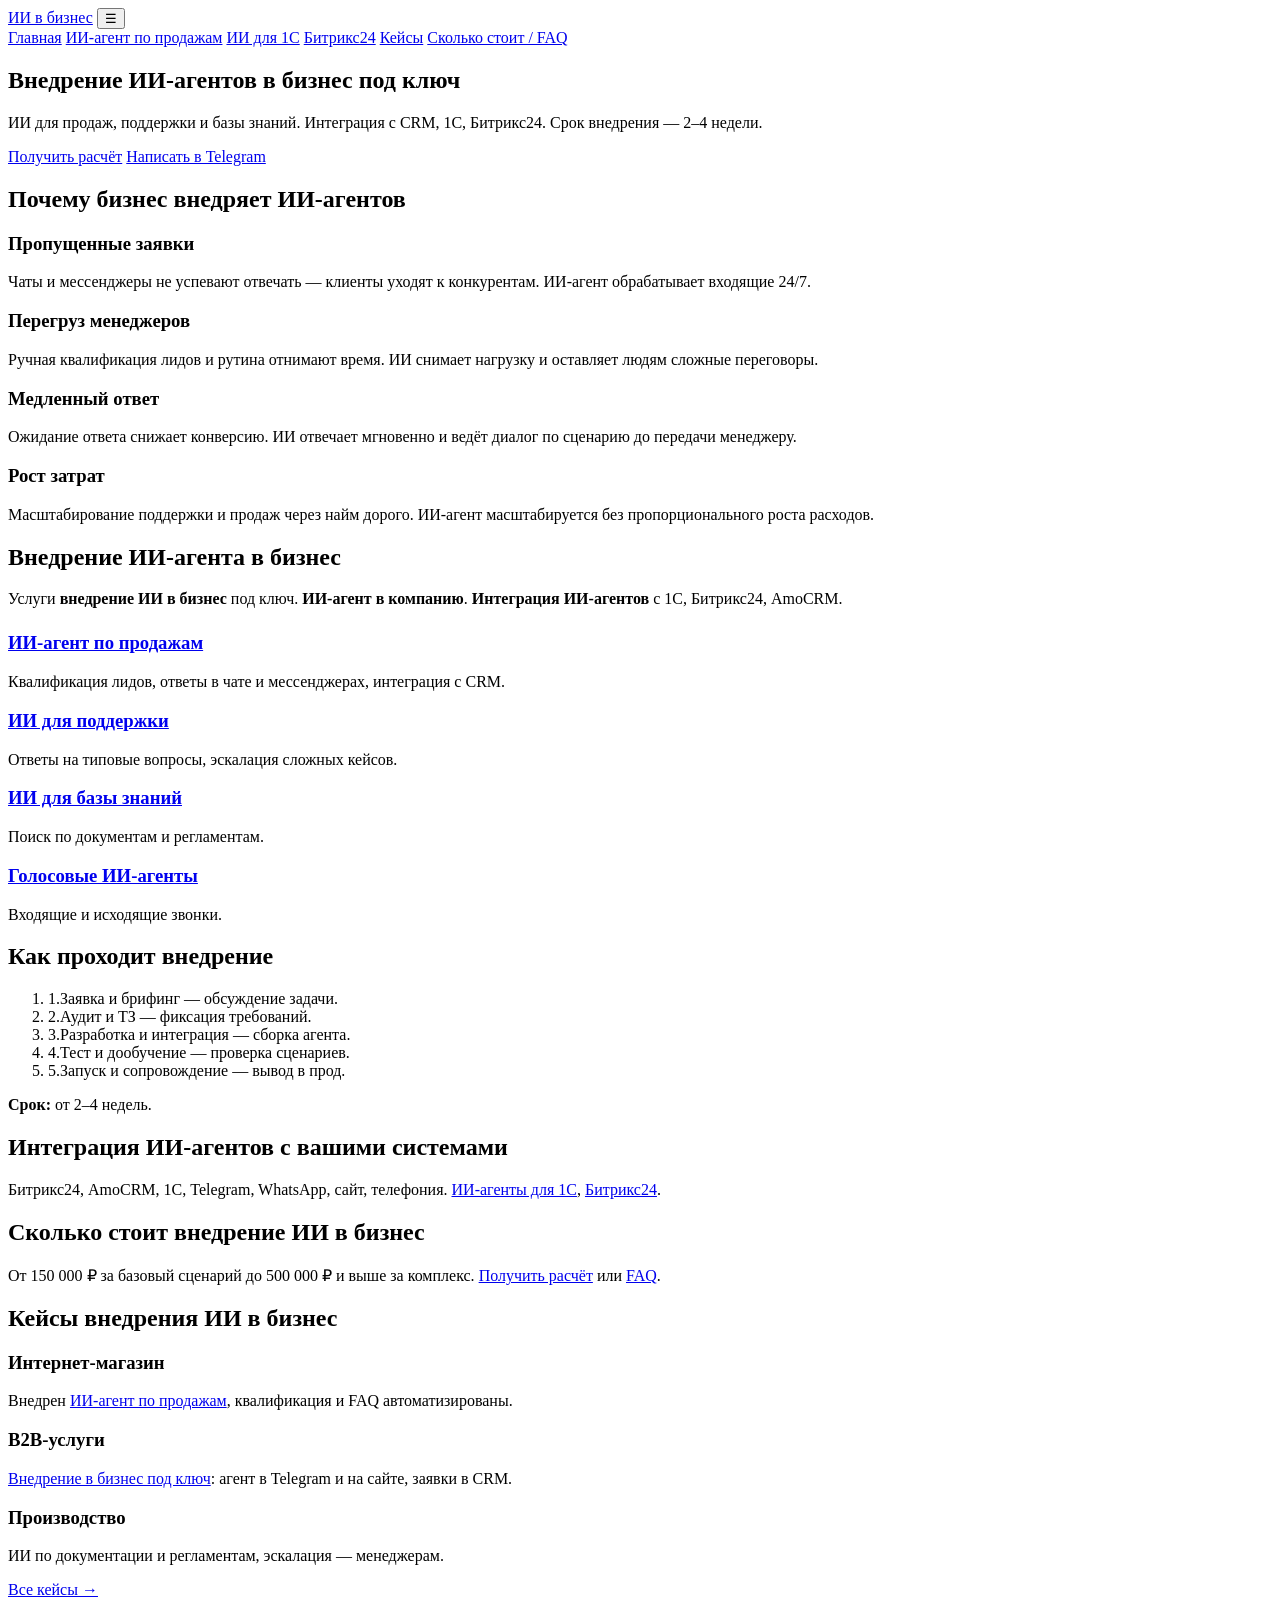
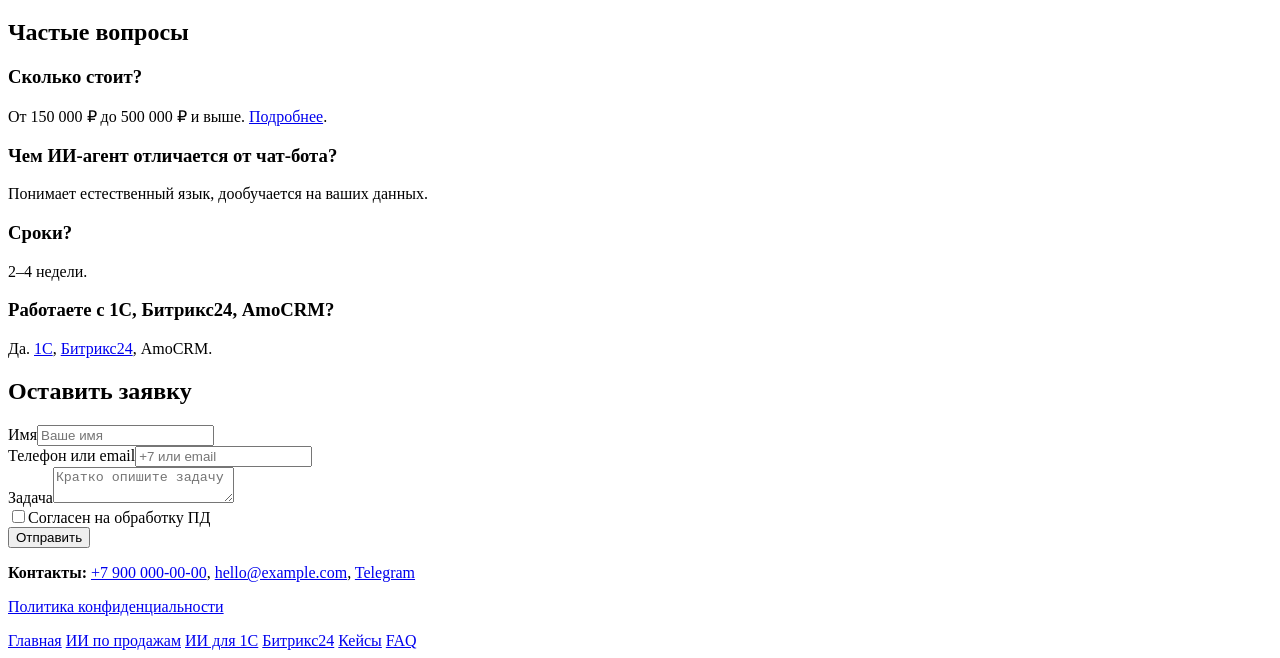
==== index.html @ 2c1cbc96 "Add landing: index, styles, pages" ====
<!DOCTYPE html>
<html lang="ru">
<head>
  <meta charset="UTF-8">
  <meta name="viewport" content="width=device-width, initial-scale=1.0">
  <title>Внедрение ИИ в бизнес под ключ — разработка ИИ-агентов для компании</title>
  <meta name="description" content="Внедрение ИИ-агентов в бизнес под ключ: продажи, поддержка, CRM, 1С, Битрикс24. Срок 2–4 недели. Услуги внедрения ИИ в бизнес и интеграция ИИ-агентов.">
  <link rel="stylesheet" href="css/style.css">
</head>
<body>
  <header class="header">
    <div class="container">
      <a href="index.html" class="logo">ИИ в бизнес</a>
      <button type="button" class="burger" aria-label="Меню" id="burger-btn">☰</button>
      <nav class="nav" id="nav">
        <a href="index.html">Главная</a>
        <a href="sales.html">ИИ-агент по продажам</a>
        <a href="1c.html">ИИ для 1С</a>
        <a href="bitrix24.html">Битрикс24</a>
        <a href="cases.html">Кейсы</a>
        <a href="faq.html">Сколько стоит / FAQ</a>
      </nav>
    </div>
  </header>
  <main>
    <section class="hero section">
      <div class="container">
        <h1>Внедрение ИИ-агентов в бизнес под ключ</h1>
        <p class="lead">ИИ для продаж, поддержки и базы знаний. Интеграция с CRM, 1С, Битрикс24. Срок внедрения — 2–4 недели.</p>
        <div class="hero-actions">
          <a href="#form" class="btn btn-primary">Получить расчёт</a>
          <a href="https://t.me/example" class="btn btn-secondary" target="_blank" rel="noopener">Написать в Telegram</a>
        </div>
      </div>
    </section>
    <section class="section">
      <div class="container">
        <h2>Почему бизнес внедряет ИИ-агентов</h2>
        <div class="cards cards-4">
          <div class="card"><h3>Пропущенные заявки</h3><p>Чаты и мессенджеры не успевают отвечать — клиенты уходят к конкурентам. ИИ-агент обрабатывает входящие 24/7.</p></div>
          <div class="card"><h3>Перегруз менеджеров</h3><p>Ручная квалификация лидов и рутина отнимают время. ИИ снимает нагрузку и оставляет людям сложные переговоры.</p></div>
          <div class="card"><h3>Медленный ответ</h3><p>Ожидание ответа снижает конверсию. ИИ отвечает мгновенно и ведёт диалог по сценарию до передачи менеджеру.</p></div>
          <div class="card"><h3>Рост затрат</h3><p>Масштабирование поддержки и продаж через найм дорого. ИИ-агент масштабируется без пропорционального роста расходов.</p></div>
        </div>
      </div>
    </section>
    <section class="section">
      <div class="container">
        <h2>Внедрение ИИ-агента в бизнес</h2>
        <p>Услуги <strong>внедрение ИИ в бизнес</strong> под ключ. <strong>ИИ-агент в компанию</strong>. <strong>Интеграция ИИ-агентов</strong> с 1С, Битрикс24, AmoCRM.</p>
        <div class="cards cards-4" style="margin-top:1.5rem">
          <div class="card"><h3><a href="sales.html">ИИ-агент по продажам</a></h3><p>Квалификация лидов, ответы в чате и мессенджерах, интеграция с CRM.</p></div>
          <div class="card"><h3><a href="sales.html">ИИ для поддержки</a></h3><p>Ответы на типовые вопросы, эскалация сложных кейсов.</p></div>
          <div class="card"><h3><a href="index.html#form">ИИ для базы знаний</a></h3><p>Поиск по документам и регламентам.</p></div>
          <div class="card"><h3><a href="index.html#form">Голосовые ИИ-агенты</a></h3><p>Входящие и исходящие звонки.</p></div>
        </div>
      </div>
    </section>
    <section class="section">
      <div class="container">
        <h2>Как проходит внедрение</h2>
        <ol class="steps">
          <li><span class="num">1.</span><span><span class="title">Заявка и брифинг</span> — обсуждение задачи.</span></li>
          <li><span class="num">2.</span><span><span class="title">Аудит и ТЗ</span> — фиксация требований.</span></li>
          <li><span class="num">3.</span><span><span class="title">Разработка и интеграция</span> — сборка агента.</span></li>
          <li><span class="num">4.</span><span><span class="title">Тест и дообучение</span> — проверка сценариев.</span></li>
          <li><span class="num">5.</span><span><span class="title">Запуск и сопровождение</span> — вывод в прод.</span></li>
        </ol>
        <p><strong>Срок:</strong> от 2–4 недель.</p>
      </div>
    </section>
    <section class="section">
      <div class="container">
        <h2>Интеграция ИИ-агентов с вашими системами</h2>
        <p>Битрикс24, AmoCRM, 1С, Telegram, WhatsApp, сайт, телефония. <a href="1c.html">ИИ-агенты для 1С</a>, <a href="bitrix24.html">Битрикс24</a>.</p>
      </div>
    </section>
    <section class="section">
      <div class="container">
        <h2>Сколько стоит внедрение ИИ в бизнес</h2>
        <p>От 150 000 ₽ за базовый сценарий до 500 000 ₽ и выше за комплекс. <a href="#form" class="btn btn-primary">Получить расчёт</a> или <a href="faq.html">FAQ</a>.</p>
      </div>
    </section>
    <section class="section">
      <div class="container">
        <h2>Кейсы внедрения ИИ в бизнес</h2>
        <div class="cards cards-3">
          <div class="card"><h3>Интернет-магазин</h3><p>Внедрен <a href="sales.html">ИИ-агент по продажам</a>, квалификация и FAQ автоматизированы.</p></div>
          <div class="card"><h3>B2B-услуги</h3><p><a href="index.html">Внедрение в бизнес под ключ</a>: агент в Telegram и на сайте, заявки в CRM.</p></div>
          <div class="card"><h3>Производство</h3><p>ИИ по документации и регламентам, эскалация — менеджерам.</p></div>
        </div>
        <p><a href="cases.html">Все кейсы →</a></p>
      </div>
    </section>
    <section class="section">
      <div class="container">
        <h2>Частые вопросы</h2>
        <div class="faq-item"><h3>Сколько стоит?</h3><p>От 150 000 ₽ до 500 000 ₽ и выше. <a href="faq.html">Подробнее</a>.</p></div>
        <div class="faq-item"><h3>Чем ИИ-агент отличается от чат-бота?</h3><p>Понимает естественный язык, дообучается на ваших данных.</p></div>
        <div class="faq-item"><h3>Сроки?</h3><p>2–4 недели.</p></div>
        <div class="faq-item"><h3>Работаете с 1С, Битрикс24, AmoCRM?</h3><p>Да. <a href="1c.html">1С</a>, <a href="bitrix24.html">Битрикс24</a>, AmoCRM.</p></div>
      </div>
    </section>
    <section class="section" id="form">
      <div class="container">
        <h2>Оставить заявку</h2>
        <form class="form-section" action="#" method="post" id="request-form">
          <div class="form-group"><label for="name">Имя</label><input type="text" id="name" name="name" required placeholder="Ваше имя"></div>
          <div class="form-group"><label for="contact">Телефон или email</label><input type="text" id="contact" name="contact" required placeholder="+7 или email"></div>
          <div class="form-group"><label for="task">Задача</label><textarea id="task" name="task" placeholder="Кратко опишите задачу"></textarea></div>
          <div class="form-checkbox"><input type="checkbox" id="privacy" name="privacy" required><label for="privacy">Согласен на обработку ПД</label></div>
          <button type="submit" class="btn btn-primary">Отправить</button>
        </form>
      </div>
    </section>
  </main>
  <footer class="footer">
    <div class="container">
      <div>
        <p><strong>Контакты:</strong> <a href="tel:+79000000000">+7 900 000-00-00</a>, <a href="mailto:hello@example.com">hello@example.com</a>, <a href="https://t.me/example">Telegram</a></p>
        <p><a href="#">Политика конфиденциальности</a></p>
      </div>
      <nav class="footer-nav">
        <a href="index.html">Главная</a>
        <a href="sales.html">ИИ по продажам</a>
        <a href="1c.html">ИИ для 1С</a>
        <a href="bitrix24.html">Битрикс24</a>
        <a href="cases.html">Кейсы</a>
        <a href="faq.html">FAQ</a>
      </nav>
    </div>
  </footer>
  <script src="js/main.js"></script>
</body>
</html>
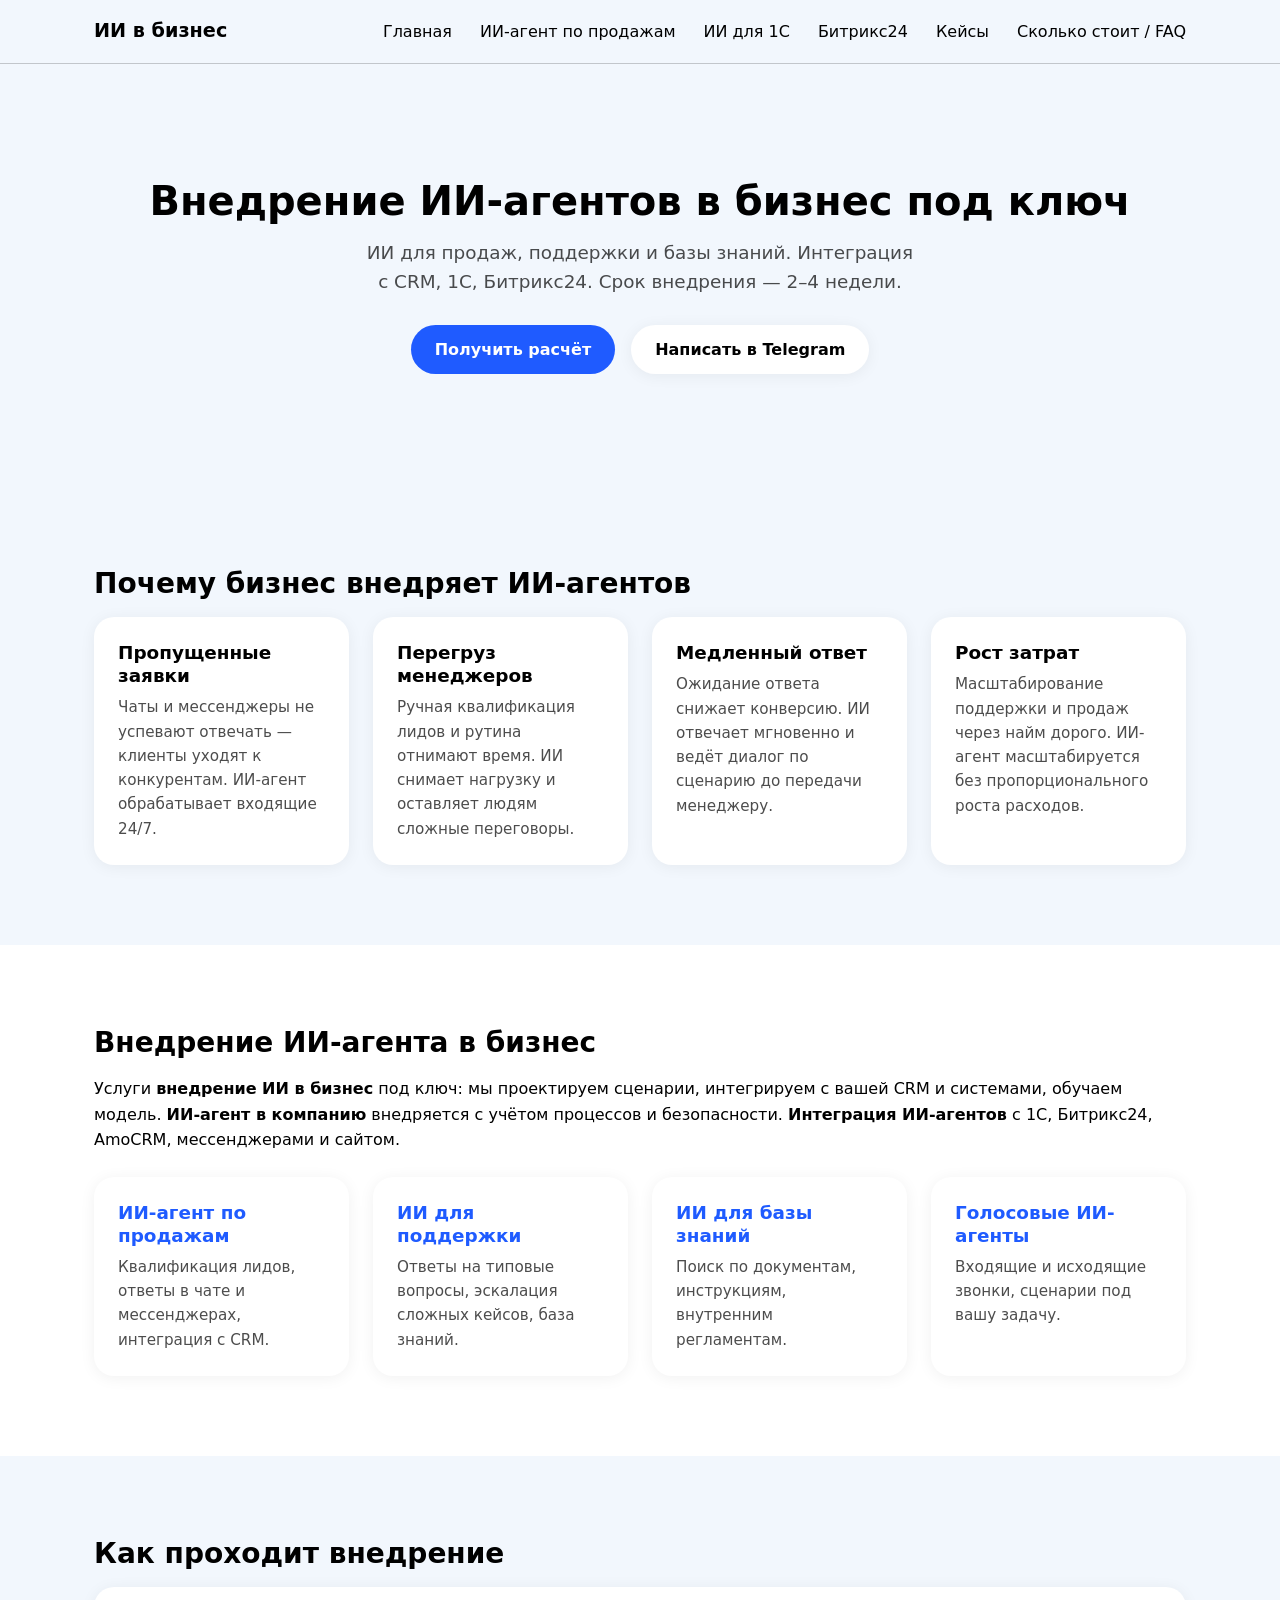
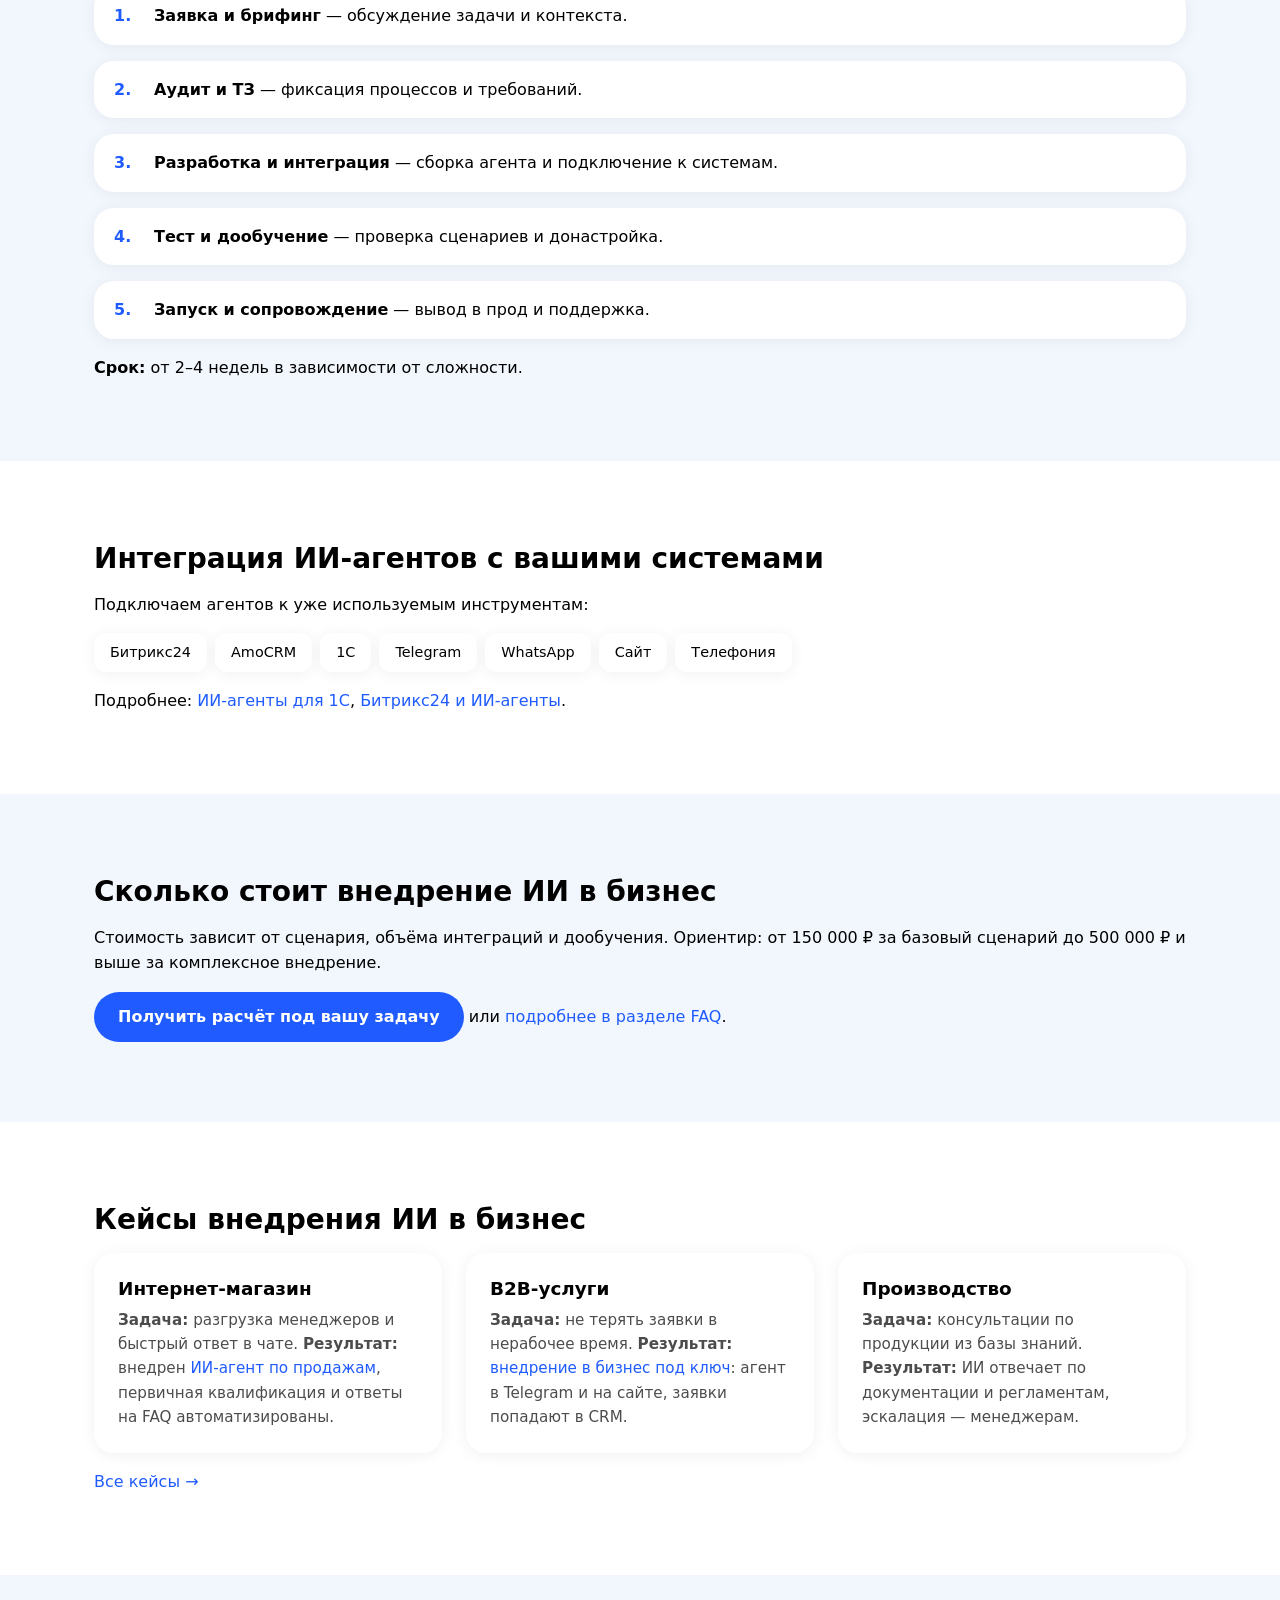
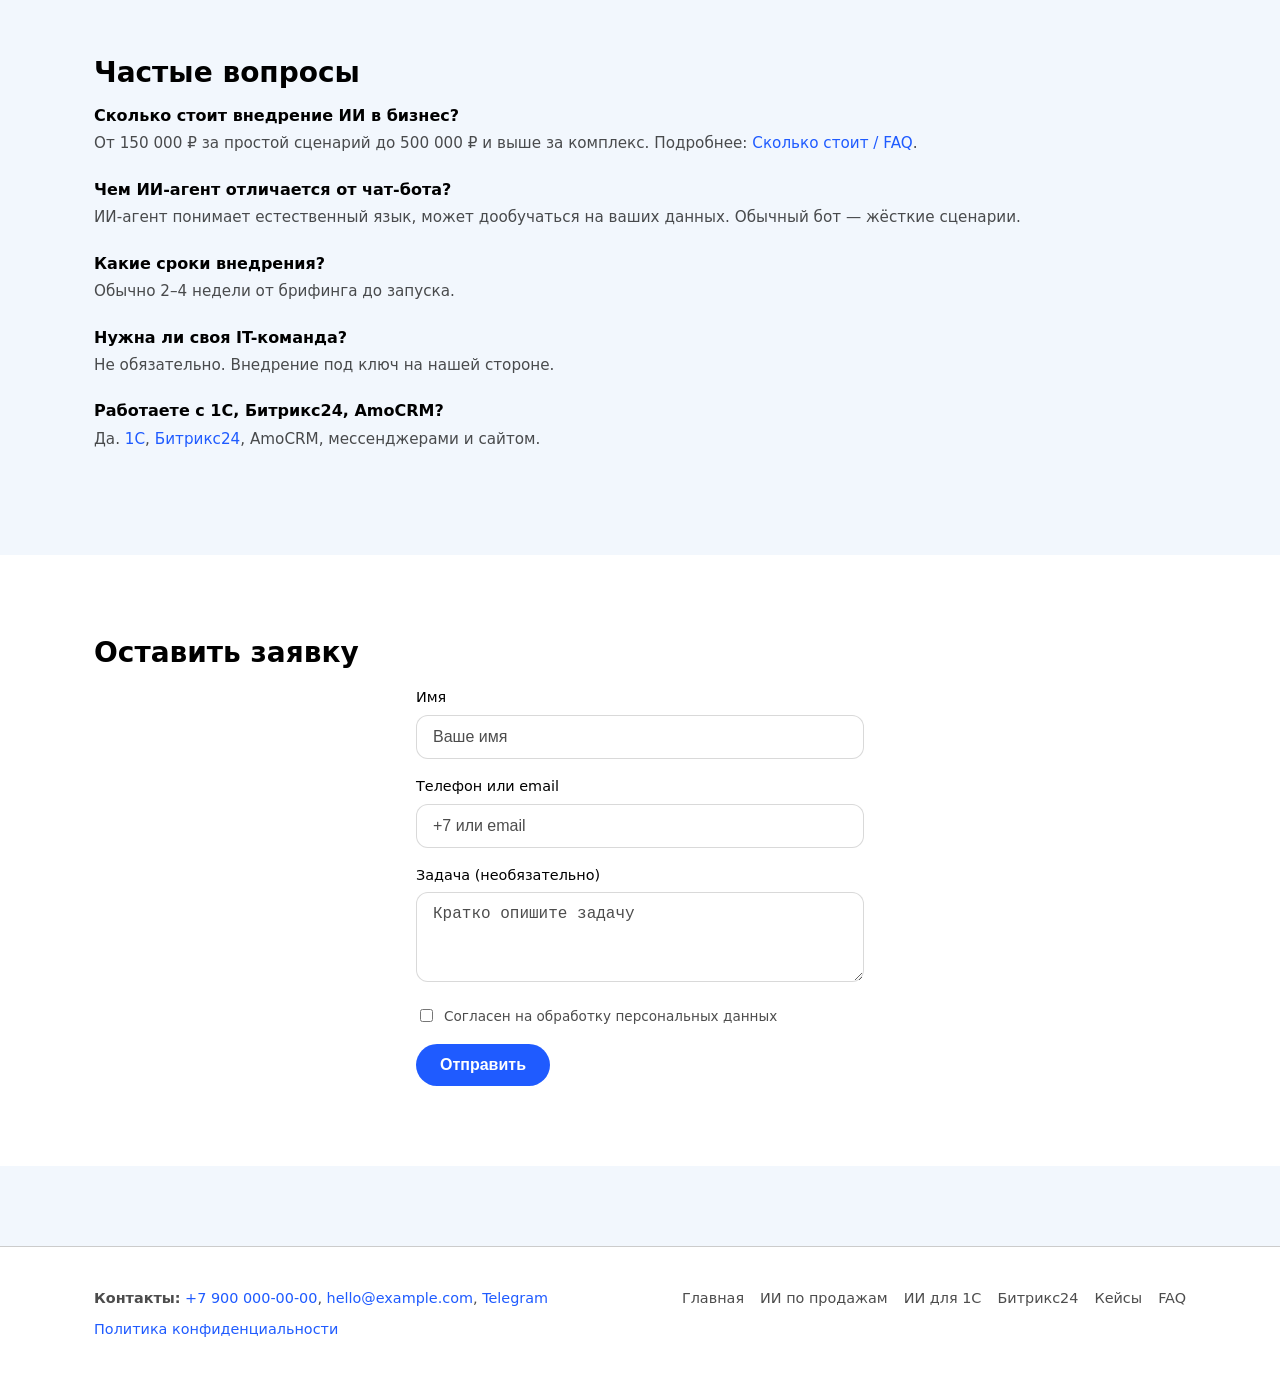
==== commit 3bd22dc3: "Чередование секций section-alt под cleardocs" ====
--- a/index.html
+++ b/index.html
@@ -44,15 +44,15 @@
         </div>
       </div>
     </section>
-    <section class="section">
+    <section class="section section-alt">
       <div class="container">
         <h2>Внедрение ИИ-агента в бизнес</h2>
-        <p>Услуги <strong>внедрение ИИ в бизнес</strong> под ключ. <strong>ИИ-агент в компанию</strong>. <strong>Интеграция ИИ-агентов</strong> с 1С, Битрикс24, AmoCRM.</p>
-        <div class="cards cards-4" style="margin-top:1.5rem">
+        <p>Услуги <strong>внедрение ИИ в бизнес</strong> под ключ: мы проектируем сценарии, интегрируем с вашей CRM и системами, обучаем модель. <strong>ИИ-агент в компанию</strong> внедряется с учётом процессов и безопасности. <strong>Интеграция ИИ-агентов</strong> с 1С, Битрикс24, AmoCRM, мессенджерами и сайтом.</p>
+        <div class="cards cards-4" style="margin-top: 1.5rem;">
           <div class="card"><h3><a href="sales.html">ИИ-агент по продажам</a></h3><p>Квалификация лидов, ответы в чате и мессенджерах, интеграция с CRM.</p></div>
-          <div class="card"><h3><a href="sales.html">ИИ для поддержки</a></h3><p>Ответы на типовые вопросы, эскалация сложных кейсов.</p></div>
-          <div class="card"><h3><a href="index.html#form">ИИ для базы знаний</a></h3><p>Поиск по документам и регламентам.</p></div>
-          <div class="card"><h3><a href="index.html#form">Голосовые ИИ-агенты</a></h3><p>Входящие и исходящие звонки.</p></div>
+          <div class="card"><h3><a href="sales.html">ИИ для поддержки</a></h3><p>Ответы на типовые вопросы, эскалация сложных кейсов, база знаний.</p></div>
+          <div class="card"><h3><a href="index.html#form">ИИ для базы знаний</a></h3><p>Поиск по документам, инструкциям, внутренним регламентам.</p></div>
+          <div class="card"><h3><a href="index.html#form">Голосовые ИИ-агенты</a></h3><p>Входящие и исходящие звонки, сценарии под вашу задачу.</p></div>
         </div>
       </div>
     </section>
@@ -60,55 +60,67 @@
       <div class="container">
         <h2>Как проходит внедрение</h2>
         <ol class="steps">
-          <li><span class="num">1.</span><span><span class="title">Заявка и брифинг</span> — обсуждение задачи.</span></li>
-          <li><span class="num">2.</span><span><span class="title">Аудит и ТЗ</span> — фиксация требований.</span></li>
-          <li><span class="num">3.</span><span><span class="title">Разработка и интеграция</span> — сборка агента.</span></li>
-          <li><span class="num">4.</span><span><span class="title">Тест и дообучение</span> — проверка сценариев.</span></li>
-          <li><span class="num">5.</span><span><span class="title">Запуск и сопровождение</span> — вывод в прод.</span></li>
+          <li><span class="num">1.</span><span><span class="title">Заявка и брифинг</span> — обсуждение задачи и контекста.</span></li>
+          <li><span class="num">2.</span><span><span class="title">Аудит и ТЗ</span> — фиксация процессов и требований.</span></li>
+          <li><span class="num">3.</span><span><span class="title">Разработка и интеграция</span> — сборка агента и подключение к системам.</span></li>
+          <li><span class="num">4.</span><span><span class="title">Тест и дообучение</span> — проверка сценариев и донастройка.</span></li>
+          <li><span class="num">5.</span><span><span class="title">Запуск и сопровождение</span> — вывод в прод и поддержка.</span></li>
         </ol>
-        <p><strong>Срок:</strong> от 2–4 недель.</p>
+        <p><strong>Срок:</strong> от 2–4 недель в зависимости от сложности.</p>
       </div>
     </section>
-    <section class="section">
+    <section class="section section-alt">
       <div class="container">
         <h2>Интеграция ИИ-агентов с вашими системами</h2>
-        <p>Битрикс24, AmoCRM, 1С, Telegram, WhatsApp, сайт, телефония. <a href="1c.html">ИИ-агенты для 1С</a>, <a href="bitrix24.html">Битрикс24</a>.</p>
+        <p>Подключаем агентов к уже используемым инструментам:</p>
+        <div class="integrations" style="margin-top: 1rem;">
+          <a href="bitrix24.html">Битрикс24</a>
+          <a href="https://www.amocrm.ru/" target="_blank" rel="noopener">AmoCRM</a>
+          <a href="1c.html">1С</a>
+          <a href="index.html">Telegram</a>
+          <a href="index.html">WhatsApp</a>
+          <a href="index.html">Сайт</a>
+          <a href="index.html">Телефония</a>
+        </div>
+        <p style="margin-top: 1rem;">Подробнее: <a href="1c.html">ИИ-агенты для 1С</a>, <a href="bitrix24.html">Битрикс24 и ИИ-агенты</a>.</p>
       </div>
     </section>
     <section class="section">
       <div class="container">
         <h2>Сколько стоит внедрение ИИ в бизнес</h2>
-        <p>От 150 000 ₽ за базовый сценарий до 500 000 ₽ и выше за комплекс. <a href="#form" class="btn btn-primary">Получить расчёт</a> или <a href="faq.html">FAQ</a>.</p>
+        <p>Стоимость зависит от сценария, объёма интеграций и дообучения. Ориентир: от 150 000 ₽ за базовый сценарий до 500 000 ₽ и выше за комплексное внедрение.</p>
+        <p><a href="#form" class="btn btn-primary">Получить расчёт под вашу задачу</a> или <a href="faq.html">подробнее в разделе FAQ</a>.</p>
       </div>
     </section>
-    <section class="section">
+    <section class="section section-alt">
       <div class="container">
         <h2>Кейсы внедрения ИИ в бизнес</h2>
         <div class="cards cards-3">
-          <div class="card"><h3>Интернет-магазин</h3><p>Внедрен <a href="sales.html">ИИ-агент по продажам</a>, квалификация и FAQ автоматизированы.</p></div>
-          <div class="card"><h3>B2B-услуги</h3><p><a href="index.html">Внедрение в бизнес под ключ</a>: агент в Telegram и на сайте, заявки в CRM.</p></div>
-          <div class="card"><h3>Производство</h3><p>ИИ по документации и регламентам, эскалация — менеджерам.</p></div>
+          <div class="card"><h3>Интернет-магазин</h3><p><strong>Задача:</strong> разгрузка менеджеров и быстрый ответ в чате. <strong>Результат:</strong> внедрен <a href="sales.html">ИИ-агент по продажам</a>, первичная квалификация и ответы на FAQ автоматизированы.</p></div>
+          <div class="card"><h3>B2B-услуги</h3><p><strong>Задача:</strong> не терять заявки в нерабочее время. <strong>Результат:</strong> <a href="index.html">внедрение в бизнес под ключ</a>: агент в Telegram и на сайте, заявки попадают в CRM.</p></div>
+          <div class="card"><h3>Производство</h3><p><strong>Задача:</strong> консультации по продукции из базы знаний. <strong>Результат:</strong> ИИ отвечает по документации и регламентам, эскалация — менеджерам.</p></div>
         </div>
-        <p><a href="cases.html">Все кейсы →</a></p>
+        <p style="margin-top: 1rem;"><a href="cases.html">Все кейсы →</a></p>
       </div>
     </section>
     <section class="section">
       <div class="container">
         <h2>Частые вопросы</h2>
-        <div class="faq-item"><h3>Сколько стоит?</h3><p>От 150 000 ₽ до 500 000 ₽ и выше. <a href="faq.html">Подробнее</a>.</p></div>
-        <div class="faq-item"><h3>Чем ИИ-агент отличается от чат-бота?</h3><p>Понимает естественный язык, дообучается на ваших данных.</p></div>
-        <div class="faq-item"><h3>Сроки?</h3><p>2–4 недели.</p></div>
-        <div class="faq-item"><h3>Работаете с 1С, Битрикс24, AmoCRM?</h3><p>Да. <a href="1c.html">1С</a>, <a href="bitrix24.html">Битрикс24</a>, AmoCRM.</p></div>
+        <div class="faq-item"><h3>Сколько стоит внедрение ИИ в бизнес?</h3><p>От 150 000 ₽ за простой сценарий до 500 000 ₽ и выше за комплекс. Подробнее: <a href="faq.html">Сколько стоит / FAQ</a>.</p></div>
+        <div class="faq-item"><h3>Чем ИИ-агент отличается от чат-бота?</h3><p>ИИ-агент понимает естественный язык, может дообучаться на ваших данных. Обычный бот — жёсткие сценарии.</p></div>
+        <div class="faq-item"><h3>Какие сроки внедрения?</h3><p>Обычно 2–4 недели от брифинга до запуска.</p></div>
+        <div class="faq-item"><h3>Нужна ли своя IT-команда?</h3><p>Не обязательно. Внедрение под ключ на нашей стороне.</p></div>
+        <div class="faq-item"><h3>Работаете с 1С, Битрикс24, AmoCRM?</h3><p>Да. <a href="1c.html">1С</a>, <a href="bitrix24.html">Битрикс24</a>, AmoCRM, мессенджерами и сайтом.</p></div>
       </div>
     </section>
-    <section class="section" id="form">
+    <section class="section section-alt" id="form">
       <div class="container">
         <h2>Оставить заявку</h2>
         <form class="form-section" action="#" method="post" id="request-form">
           <div class="form-group"><label for="name">Имя</label><input type="text" id="name" name="name" required placeholder="Ваше имя"></div>
           <div class="form-group"><label for="contact">Телефон или email</label><input type="text" id="contact" name="contact" required placeholder="+7 или email"></div>
-          <div class="form-group"><label for="task">Задача</label><textarea id="task" name="task" placeholder="Кратко опишите задачу"></textarea></div>
-          <div class="form-checkbox"><input type="checkbox" id="privacy" name="privacy" required><label for="privacy">Согласен на обработку ПД</label></div>
+          <div class="form-group"><label for="task">Задача (необязательно)</label><textarea id="task" name="task" placeholder="Кратко опишите задачу"></textarea></div>
+          <div class="form-checkbox"><input type="checkbox" id="privacy" name="privacy" required><label for="privacy">Согласен на обработку персональных данных</label></div>
           <button type="submit" class="btn btn-primary">Отправить</button>
         </form>
       </div>
@@ -117,7 +129,7 @@
   <footer class="footer">
     <div class="container">
       <div>
-        <p><strong>Контакты:</strong> <a href="tel:+79000000000">+7 900 000-00-00</a>, <a href="mailto:hello@example.com">hello@example.com</a>, <a href="https://t.me/example">Telegram</a></p>
+        <p><strong>Контакты:</strong> <a href="tel:+79000000000">+7 900 000-00-00</a>, <a href="mailto:hello@example.com">hello@example.com</a>, <a href="https://t.me/example" target="_blank" rel="noopener">Telegram</a></p>
         <p><a href="#">Политика конфиденциальности</a></p>
       </div>
       <nav class="footer-nav">
--- a/css/style.css
+++ b/css/style.css
@@ -0,0 +1,93 @@
+/* === UI система как на cleardocs.ru === */
+:root {
+  --color-bg: #f2f7fd;
+  --color-surface: #ffffff;
+  --color-surface-alt: #e8eef5;
+  --color-text: #000000;
+  --color-text-muted: rgba(0, 0, 0, 0.7);
+  --color-accent: #1f5bff;
+  --color-accent-hover: #4a90e2;
+  --color-cta: #1f5bff;
+  --color-cta-hover: #4a90e2;
+  --font-sans: 'Tilda Sans', -apple-system, BlinkMacSystemFont, 'Segoe UI', system-ui, sans-serif;
+  --container-max: 1140px;
+  --radius-btn: 32px;
+  --radius-card: 20px;
+  --radius-input: 12px;
+  --space-section: 5rem;
+  --space-section-lg: 7rem;
+  --header-border: 1px solid rgba(0, 0, 0, 0.2);
+  --shadow-soft: 0 2px 16px rgba(0, 0, 0, 0.06);
+}
+
+@font-face {
+  font-family: 'Tilda Sans';
+  src: local('Segoe UI'), local('-apple-system-blinkmacsystemfont');
+  font-weight: 400 700;
+  font-display: swap;
+}
+
+*, *::before, *::after { box-sizing: border-box; }
+html { scroll-behavior: smooth; }
+body { margin: 0; font-family: var(--font-sans); font-size: 16px; line-height: 1.6; color: var(--color-text); background: var(--color-bg); }
+h1, h2, h3 { margin-top: 0; line-height: 1.25; color: var(--color-text); }
+h1 { font-size: clamp(1.75rem, 4vw, 2.5rem); margin-bottom: 0.75rem; font-weight: 700; }
+h2 { font-size: clamp(1.35rem, 3vw, 1.75rem); margin-bottom: 1rem; font-weight: 700; }
+h3 { font-size: 1.15rem; margin-bottom: 0.5rem; font-weight: 600; }
+p { margin: 0 0 1rem; }
+p:last-child { margin-bottom: 0; }
+a { color: var(--color-accent); text-decoration: none; }
+a:hover { color: var(--color-accent-hover); text-decoration: underline; }
+.section { padding: var(--space-section) 0; }
+.section-alt { background: var(--color-surface); padding: var(--space-section) 0; }
+.container { max-width: var(--container-max); margin: 0 auto; padding: 0 1.5rem; }
+.btn { display: inline-block; padding: 0.75rem 1.5rem; font-size: 1rem; font-weight: 600; border: none; border-radius: var(--radius-btn); cursor: pointer; transition: background 0.2s, color 0.2s, opacity 0.2s; }
+.btn-primary { background: var(--color-cta); color: #fff; }
+.btn-primary:hover { background: var(--color-cta-hover); color: #fff; text-decoration: none; opacity: 0.95; }
+.btn-secondary { background: var(--color-surface); color: var(--color-text); border: none; box-shadow: var(--shadow-soft); }
+.btn-secondary:hover { background: var(--color-surface-alt); color: var(--color-text); text-decoration: none; }
+.header { background: var(--color-bg); border-bottom: var(--header-border); position: sticky; top: 0; z-index: 100; }
+.header .container { display: flex; align-items: center; justify-content: space-between; padding-top: 1rem; padding-bottom: 1rem; }
+.logo { font-weight: 700; font-size: 1.2rem; color: var(--color-text); }
+.logo:hover { text-decoration: none; color: var(--color-accent); }
+.nav { display: flex; flex-wrap: wrap; gap: 0.5rem 1.75rem; align-items: center; }
+.nav a { color: var(--color-text); }
+.nav a:hover { color: var(--color-accent); }
+.hero { padding: var(--space-section-lg) 0; text-align: center; background: var(--color-bg); }
+.hero h1 { margin-bottom: 0.75rem; }
+.hero .lead { font-size: 1.15rem; color: var(--color-text-muted); max-width: 48ch; margin: 0 auto 1.75rem; line-height: 1.6; }
+.hero-actions { display: flex; flex-wrap: wrap; gap: 1rem; justify-content: center; }
+.cards { display: grid; gap: 1.5rem; }
+@media (min-width: 640px) { .cards-2 { grid-template-columns: repeat(2, 1fr); } .cards-3 { grid-template-columns: repeat(3, 1fr); } .cards-4 { grid-template-columns: repeat(2, 1fr); } }
+@media (min-width: 900px) { .cards-4 { grid-template-columns: repeat(4, 1fr); } }
+.card { background: var(--color-surface); border-radius: var(--radius-card); padding: 1.5rem; box-shadow: var(--shadow-soft); border: none; }
+.card h3 { margin-top: 0; color: var(--color-text); }
+.card p { font-size: 0.95rem; color: var(--color-text-muted); }
+.steps { list-style: none; padding: 0; margin: 0; }
+.steps li { display: flex; gap: 1rem; margin-bottom: 1rem; padding: 1rem 1.25rem; background: var(--color-surface); border-radius: var(--radius-card); box-shadow: var(--shadow-soft); }
+.steps .num { font-weight: 700; color: var(--color-accent); min-width: 1.5rem; }
+.steps .title { font-weight: 600; color: var(--color-text); }
+.integrations { display: flex; flex-wrap: wrap; gap: 0.5rem; }
+.integrations a { display: inline-block; padding: 0.5rem 1rem; background: var(--color-surface); border-radius: var(--radius-input); font-size: 0.9rem; color: var(--color-text); box-shadow: var(--shadow-soft); }
+.integrations a:hover { background: var(--color-surface-alt); color: var(--color-accent); text-decoration: none; }
+.faq-item { margin-bottom: 1.5rem; }
+.faq-item h3 { font-size: 1rem; margin-bottom: 0.35rem; color: var(--color-text); }
+.faq-item p { font-size: 0.95rem; color: var(--color-text-muted); }
+.form-section { max-width: 28rem; margin: 0 auto; }
+.form-group { margin-bottom: 1rem; }
+.form-group label { display: block; margin-bottom: 0.35rem; font-size: 0.9rem; color: var(--color-text); }
+.form-group input, .form-group textarea { width: 100%; padding: 0.75rem 1rem; font-size: 1rem; border: 1px solid rgba(0, 0, 0, 0.15); border-radius: var(--radius-input); background: var(--color-surface); color: var(--color-text); }
+.form-group textarea { min-height: 90px; resize: vertical; }
+.form-group input::placeholder, .form-group textarea::placeholder { color: var(--color-text-muted); }
+.form-checkbox { display: flex; align-items: flex-start; gap: 0.5rem; margin-bottom: 1rem; }
+.form-checkbox input { width: auto; margin-top: 0.2rem; }
+.form-checkbox label { font-size: 0.85rem; color: var(--color-text-muted); }
+.footer { background: var(--color-surface); padding: 2.5rem 0; margin-top: var(--space-section); border-top: var(--header-border); }
+.footer .container { display: grid; gap: 1.5rem; }
+@media (min-width: 640px) { .footer .container { grid-template-columns: 1fr auto; align-items: start; } }
+.footer-nav { display: flex; flex-wrap: wrap; gap: 0.5rem 1rem; }
+.footer-nav a { color: var(--color-text-muted); font-size: 0.9rem; }
+.footer-nav a:hover { color: var(--color-accent); }
+.footer p { font-size: 0.9rem; color: var(--color-text-muted); margin: 0 0 0.5rem; }
+.burger { display: none; background: none; border: none; color: var(--color-text); font-size: 1.5rem; cursor: pointer; padding: 0.25rem; }
+@media (max-width: 767px) { .burger { display: block; } .nav { display: none; } .nav.is-open { display: flex; flex-direction: column; width: 100%; } .header .container { flex-wrap: wrap; } .header .container .nav { order: 3; width: 100%; } .header { background: var(--color-bg); } .cards-2, .cards-3, .cards-4 { grid-template-columns: 1fr; } }
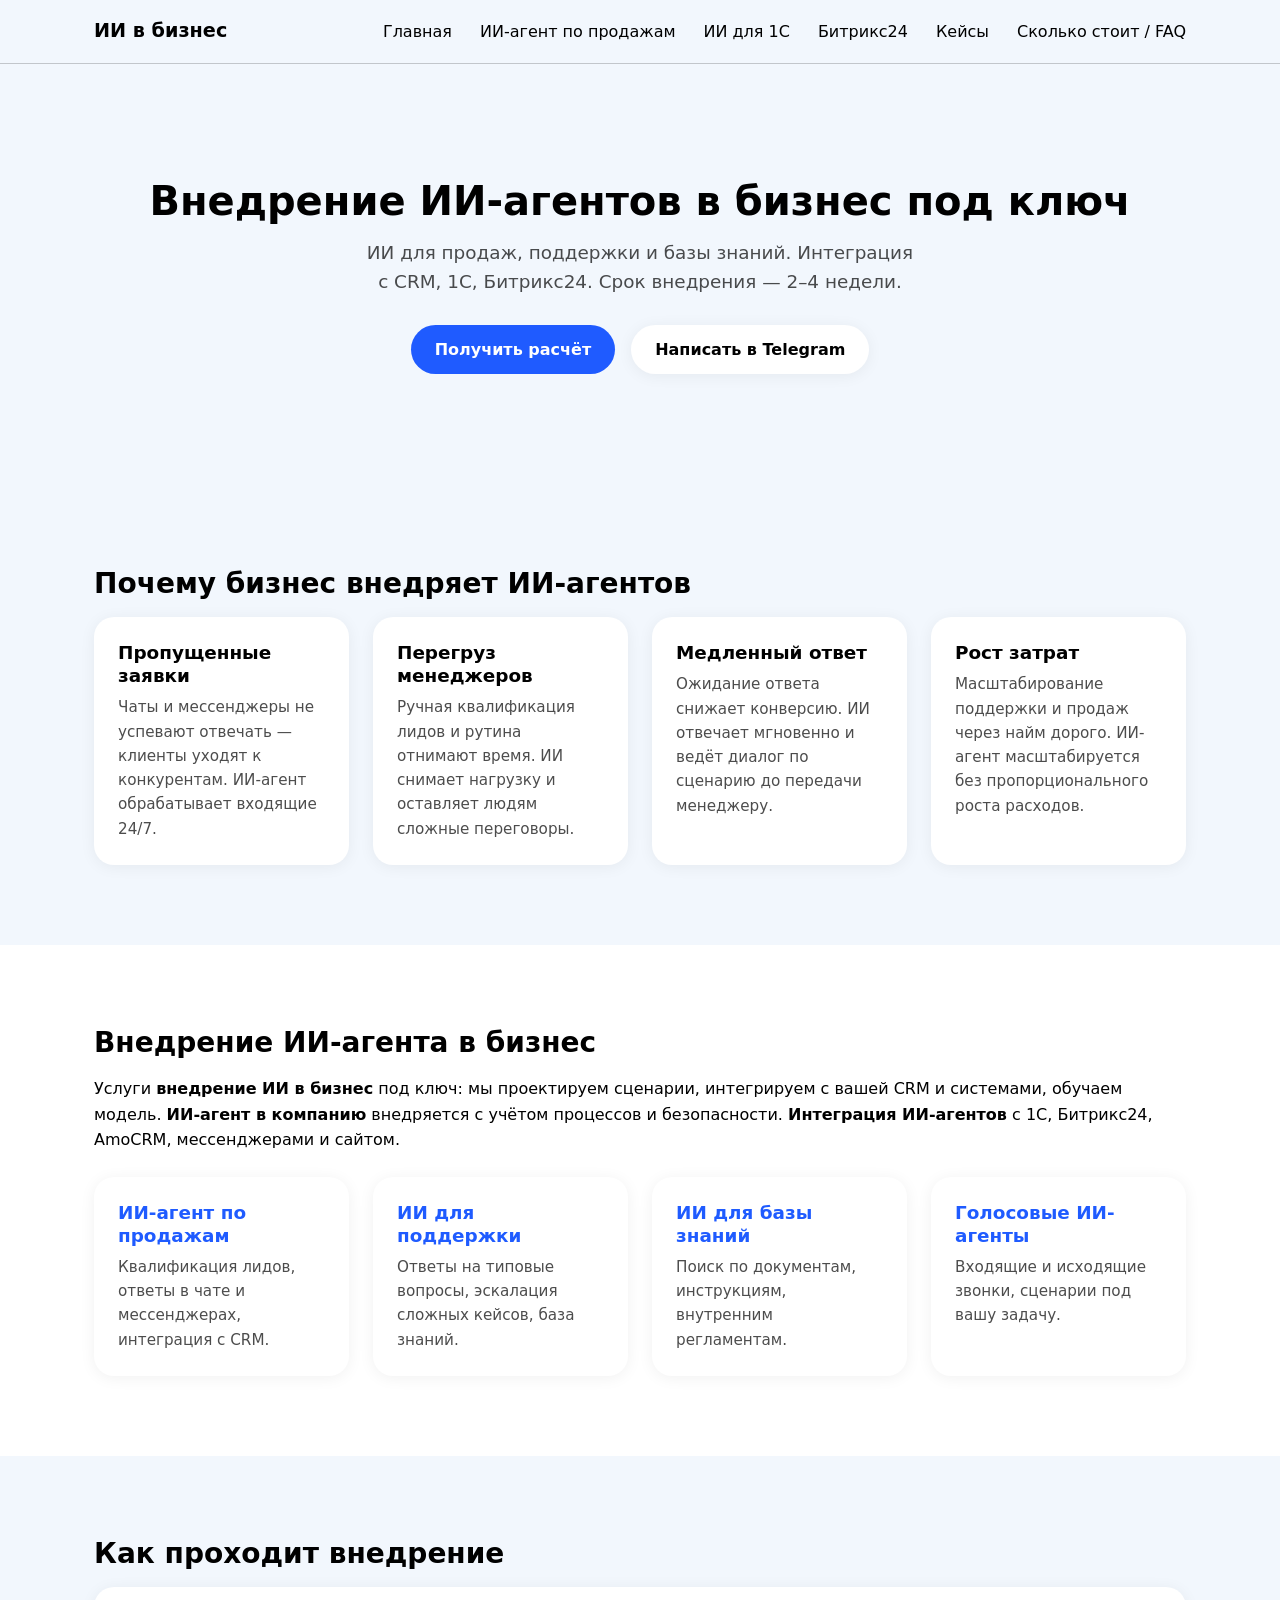
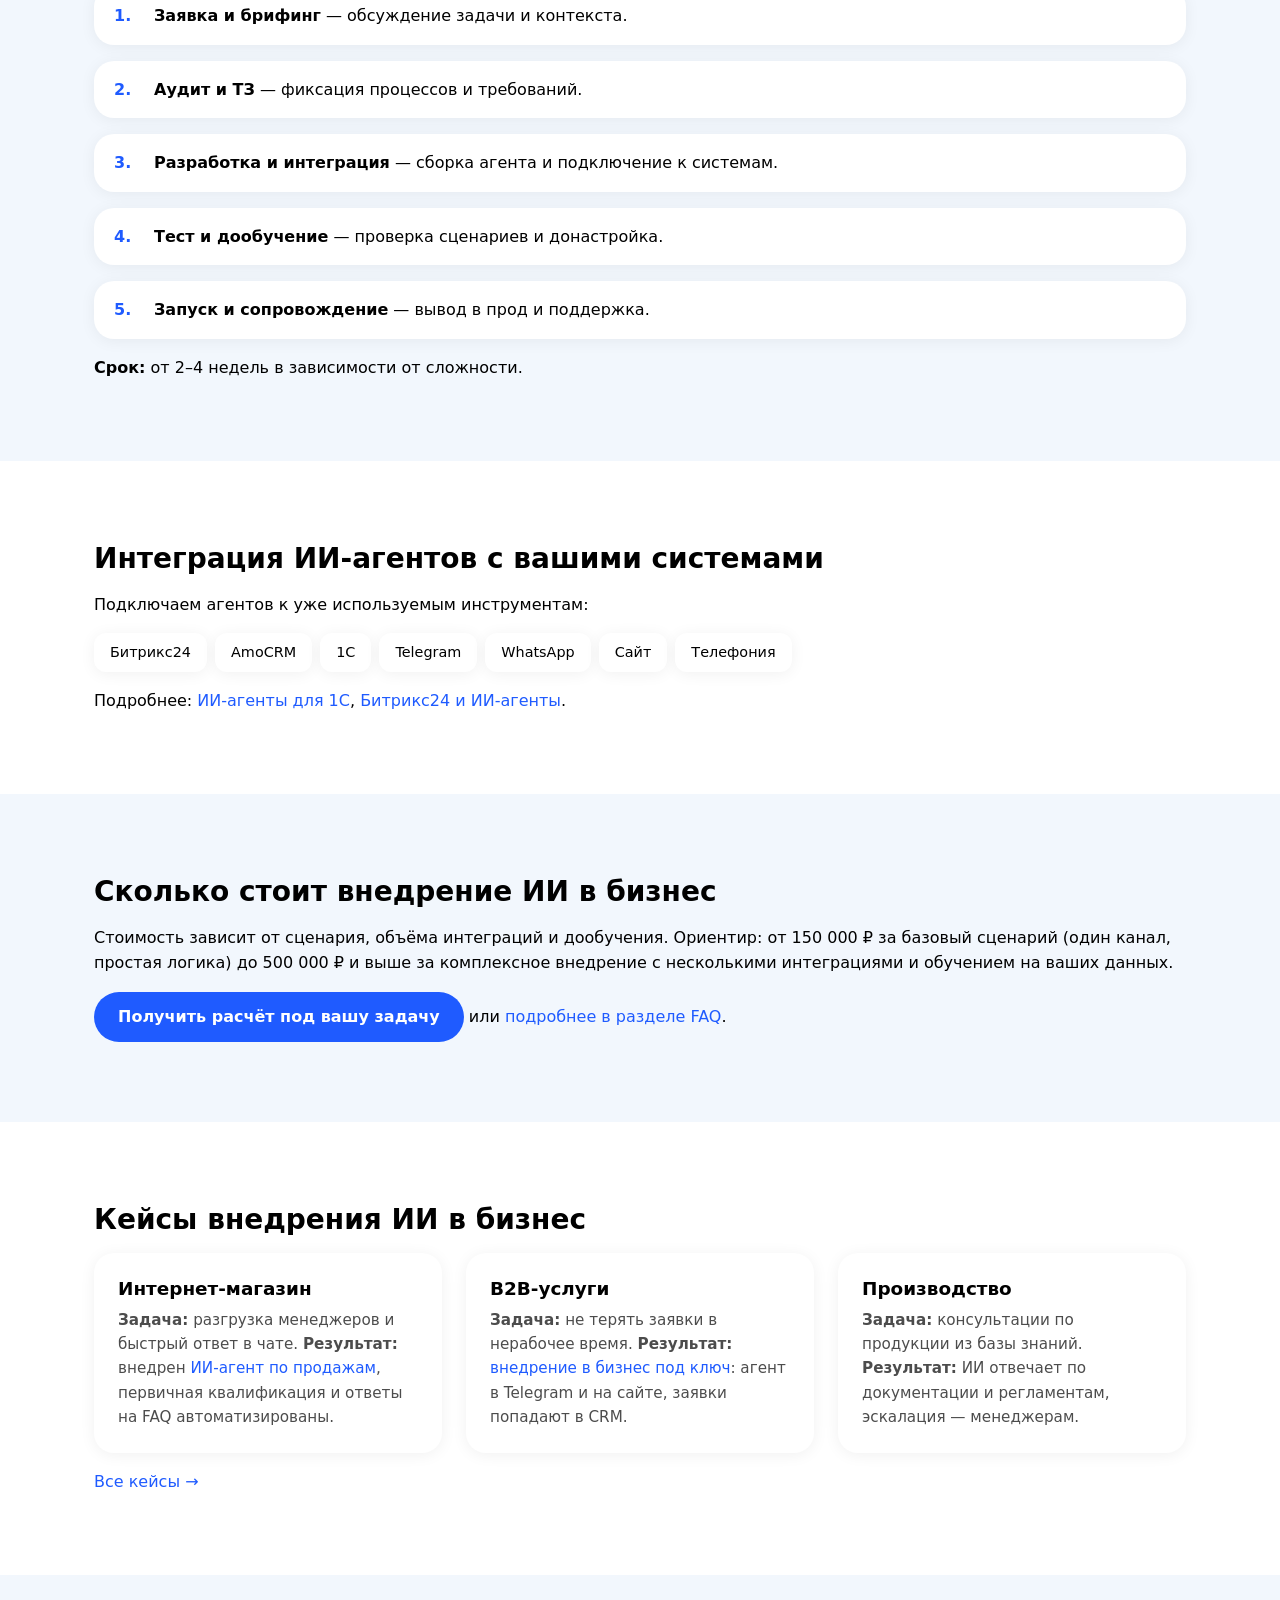
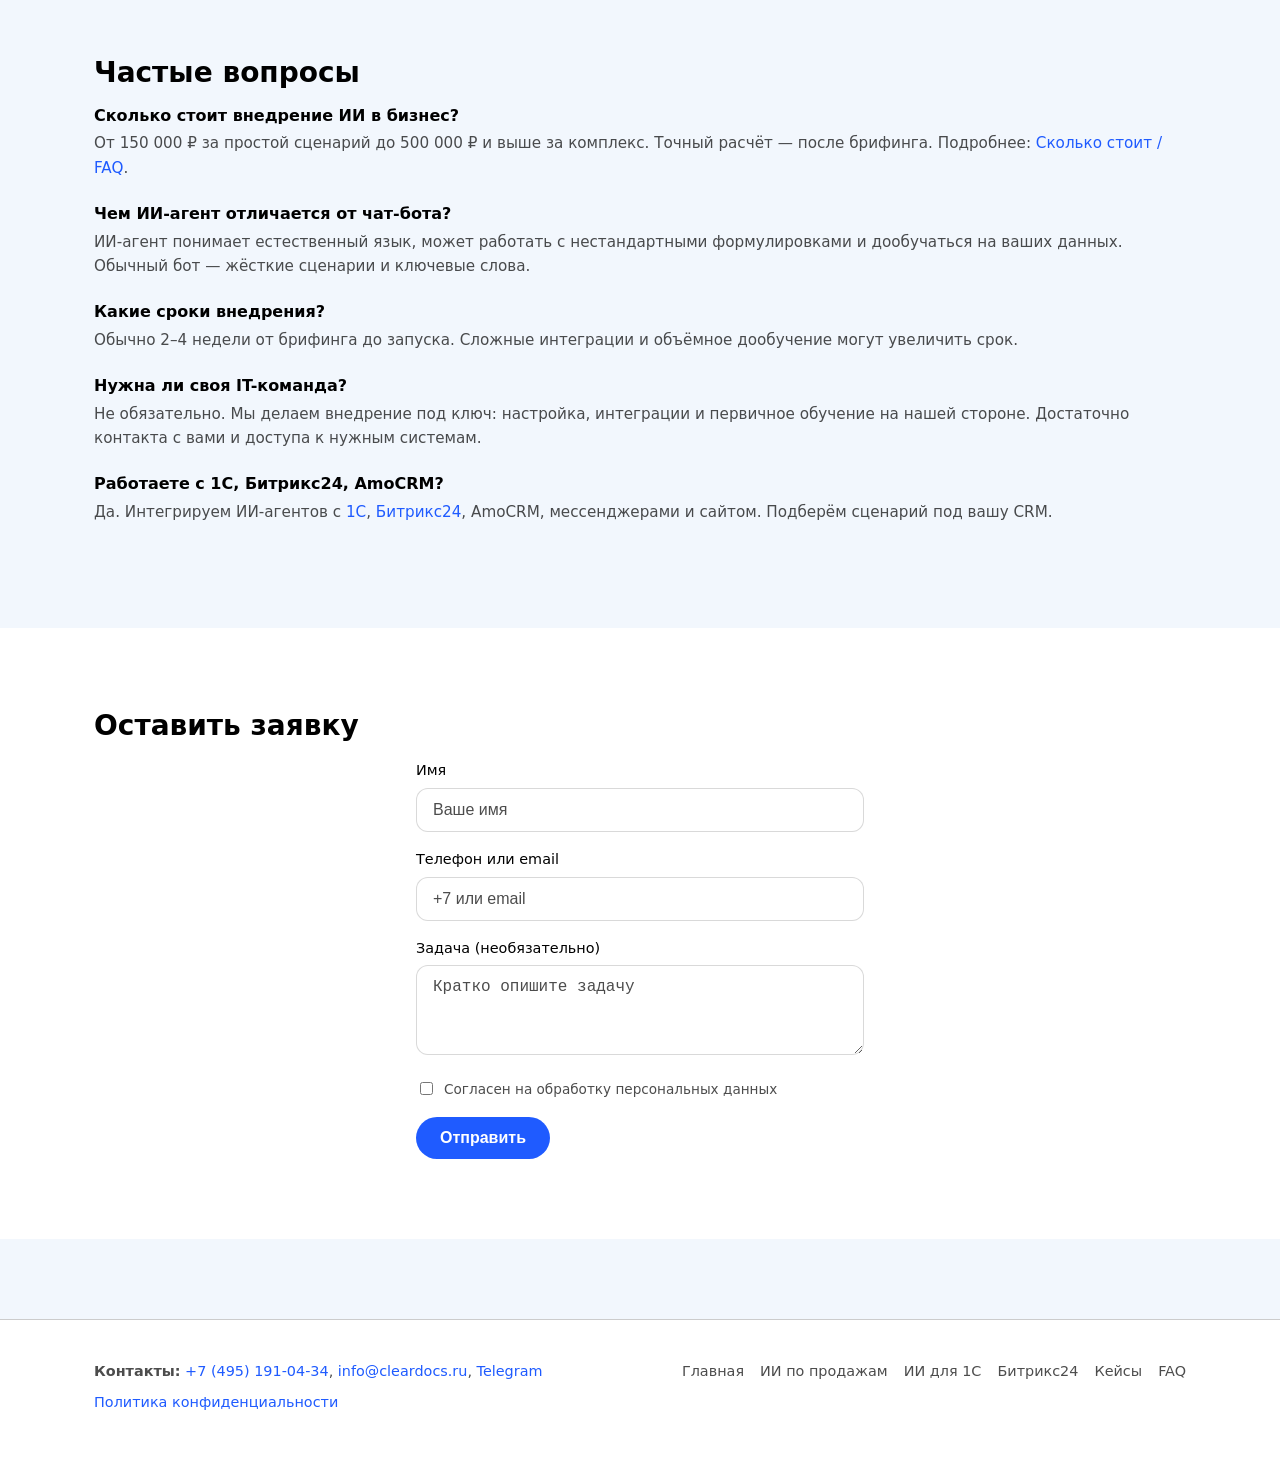
==== commit c0f328bc: "Контакты с cleardocs: +7 (495) 191-04-34, info@cleardocs.ru, t.me/antonbutov" ====
--- a/index.html
+++ b/index.html
@@ -29,7 +29,7 @@
         <p class="lead">ИИ для продаж, поддержки и базы знаний. Интеграция с CRM, 1С, Битрикс24. Срок внедрения — 2–4 недели.</p>
         <div class="hero-actions">
           <a href="#form" class="btn btn-primary">Получить расчёт</a>
-          <a href="https://t.me/example" class="btn btn-secondary" target="_blank" rel="noopener">Написать в Telegram</a>
+          <a href="https://t.me/antonbutov" class="btn btn-secondary" target="_blank" rel="noopener">Написать в Telegram</a>
         </div>
       </div>
     </section>
@@ -37,10 +37,22 @@
       <div class="container">
         <h2>Почему бизнес внедряет ИИ-агентов</h2>
         <div class="cards cards-4">
-          <div class="card"><h3>Пропущенные заявки</h3><p>Чаты и мессенджеры не успевают отвечать — клиенты уходят к конкурентам. ИИ-агент обрабатывает входящие 24/7.</p></div>
-          <div class="card"><h3>Перегруз менеджеров</h3><p>Ручная квалификация лидов и рутина отнимают время. ИИ снимает нагрузку и оставляет людям сложные переговоры.</p></div>
-          <div class="card"><h3>Медленный ответ</h3><p>Ожидание ответа снижает конверсию. ИИ отвечает мгновенно и ведёт диалог по сценарию до передачи менеджеру.</p></div>
-          <div class="card"><h3>Рост затрат</h3><p>Масштабирование поддержки и продаж через найм дорого. ИИ-агент масштабируется без пропорционального роста расходов.</p></div>
+          <div class="card">
+            <h3>Пропущенные заявки</h3>
+            <p>Чаты и мессенджеры не успевают отвечать — клиенты уходят к конкурентам. ИИ-агент обрабатывает входящие 24/7.</p>
+          </div>
+          <div class="card">
+            <h3>Перегруз менеджеров</h3>
+            <p>Ручная квалификация лидов и рутина отнимают время. ИИ снимает нагрузку и оставляет людям сложные переговоры.</p>
+          </div>
+          <div class="card">
+            <h3>Медленный ответ</h3>
+            <p>Ожидание ответа снижает конверсию. ИИ отвечает мгновенно и ведёт диалог по сценарию до передачи менеджеру.</p>
+          </div>
+          <div class="card">
+            <h3>Рост затрат</h3>
+            <p>Масштабирование поддержки и продаж через найм дорого. ИИ-агент масштабируется без пропорционального роста расходов.</p>
+          </div>
         </div>
       </div>
     </section>
@@ -49,10 +61,22 @@
         <h2>Внедрение ИИ-агента в бизнес</h2>
         <p>Услуги <strong>внедрение ИИ в бизнес</strong> под ключ: мы проектируем сценарии, интегрируем с вашей CRM и системами, обучаем модель. <strong>ИИ-агент в компанию</strong> внедряется с учётом процессов и безопасности. <strong>Интеграция ИИ-агентов</strong> с 1С, Битрикс24, AmoCRM, мессенджерами и сайтом.</p>
         <div class="cards cards-4" style="margin-top: 1.5rem;">
-          <div class="card"><h3><a href="sales.html">ИИ-агент по продажам</a></h3><p>Квалификация лидов, ответы в чате и мессенджерах, интеграция с CRM.</p></div>
-          <div class="card"><h3><a href="sales.html">ИИ для поддержки</a></h3><p>Ответы на типовые вопросы, эскалация сложных кейсов, база знаний.</p></div>
-          <div class="card"><h3><a href="index.html#form">ИИ для базы знаний</a></h3><p>Поиск по документам, инструкциям, внутренним регламентам.</p></div>
-          <div class="card"><h3><a href="index.html#form">Голосовые ИИ-агенты</a></h3><p>Входящие и исходящие звонки, сценарии под вашу задачу.</p></div>
+          <div class="card">
+            <h3><a href="sales.html">ИИ-агент по продажам</a></h3>
+            <p>Квалификация лидов, ответы в чате и мессенджерах, интеграция с CRM.</p>
+          </div>
+          <div class="card">
+            <h3><a href="sales.html">ИИ для поддержки</a></h3>
+            <p>Ответы на типовые вопросы, эскалация сложных кейсов, база знаний.</p>
+          </div>
+          <div class="card">
+            <h3><a href="index.html#form">ИИ для базы знаний</a></h3>
+            <p>Поиск по документам, инструкциям, внутренним регламентам.</p>
+          </div>
+          <div class="card">
+            <h3><a href="index.html#form">Голосовые ИИ-агенты</a></h3>
+            <p>Входящие и исходящие звонки, сценарии под вашу задачу.</p>
+          </div>
         </div>
       </div>
     </section>
@@ -88,7 +112,7 @@
     <section class="section">
       <div class="container">
         <h2>Сколько стоит внедрение ИИ в бизнес</h2>
-        <p>Стоимость зависит от сценария, объёма интеграций и дообучения. Ориентир: от 150 000 ₽ за базовый сценарий до 500 000 ₽ и выше за комплексное внедрение.</p>
+        <p>Стоимость зависит от сценария, объёма интеграций и дообучения. Ориентир: от 150 000 ₽ за базовый сценарий (один канал, простая логика) до 500 000 ₽ и выше за комплексное внедрение с несколькими интеграциями и обучением на ваших данных.</p>
         <p><a href="#form" class="btn btn-primary">Получить расчёт под вашу задачу</a> или <a href="faq.html">подробнее в разделе FAQ</a>.</p>
       </div>
     </section>
@@ -96,9 +120,18 @@
       <div class="container">
         <h2>Кейсы внедрения ИИ в бизнес</h2>
         <div class="cards cards-3">
-          <div class="card"><h3>Интернет-магазин</h3><p><strong>Задача:</strong> разгрузка менеджеров и быстрый ответ в чате. <strong>Результат:</strong> внедрен <a href="sales.html">ИИ-агент по продажам</a>, первичная квалификация и ответы на FAQ автоматизированы.</p></div>
-          <div class="card"><h3>B2B-услуги</h3><p><strong>Задача:</strong> не терять заявки в нерабочее время. <strong>Результат:</strong> <a href="index.html">внедрение в бизнес под ключ</a>: агент в Telegram и на сайте, заявки попадают в CRM.</p></div>
-          <div class="card"><h3>Производство</h3><p><strong>Задача:</strong> консультации по продукции из базы знаний. <strong>Результат:</strong> ИИ отвечает по документации и регламентам, эскалация — менеджерам.</p></div>
+          <div class="card">
+            <h3>Интернет-магазин</h3>
+            <p><strong>Задача:</strong> разгрузка менеджеров и быстрый ответ в чате. <strong>Результат:</strong> внедрен <a href="sales.html">ИИ-агент по продажам</a>, первичная квалификация и ответы на FAQ автоматизированы.</p>
+          </div>
+          <div class="card">
+            <h3>B2B-услуги</h3>
+            <p><strong>Задача:</strong> не терять заявки в нерабочее время. <strong>Результат:</strong> <a href="index.html">внедрение в бизнес под ключ</a>: агент в Telegram и на сайте, заявки попадают в CRM.</p>
+          </div>
+          <div class="card">
+            <h3>Производство</h3>
+            <p><strong>Задача:</strong> консультации по продукции из базы знаний. <strong>Результат:</strong> ИИ отвечает по документации и регламентам, эскалация — менеджерам.</p>
+          </div>
         </div>
         <p style="margin-top: 1rem;"><a href="cases.html">Все кейсы →</a></p>
       </div>
@@ -106,21 +139,48 @@
     <section class="section">
       <div class="container">
         <h2>Частые вопросы</h2>
-        <div class="faq-item"><h3>Сколько стоит внедрение ИИ в бизнес?</h3><p>От 150 000 ₽ за простой сценарий до 500 000 ₽ и выше за комплекс. Подробнее: <a href="faq.html">Сколько стоит / FAQ</a>.</p></div>
-        <div class="faq-item"><h3>Чем ИИ-агент отличается от чат-бота?</h3><p>ИИ-агент понимает естественный язык, может дообучаться на ваших данных. Обычный бот — жёсткие сценарии.</p></div>
-        <div class="faq-item"><h3>Какие сроки внедрения?</h3><p>Обычно 2–4 недели от брифинга до запуска.</p></div>
-        <div class="faq-item"><h3>Нужна ли своя IT-команда?</h3><p>Не обязательно. Внедрение под ключ на нашей стороне.</p></div>
-        <div class="faq-item"><h3>Работаете с 1С, Битрикс24, AmoCRM?</h3><p>Да. <a href="1c.html">1С</a>, <a href="bitrix24.html">Битрикс24</a>, AmoCRM, мессенджерами и сайтом.</p></div>
+        <div class="faq-item">
+          <h3>Сколько стоит внедрение ИИ в бизнес?</h3>
+          <p>От 150 000 ₽ за простой сценарий до 500 000 ₽ и выше за комплекс. Точный расчёт — после брифинга. Подробнее: <a href="faq.html">Сколько стоит / FAQ</a>.</p>
+        </div>
+        <div class="faq-item">
+          <h3>Чем ИИ-агент отличается от чат-бота?</h3>
+          <p>ИИ-агент понимает естественный язык, может работать с нестандартными формулировками и дообучаться на ваших данных. Обычный бот — жёсткие сценарии и ключевые слова.</p>
+        </div>
+        <div class="faq-item">
+          <h3>Какие сроки внедрения?</h3>
+          <p>Обычно 2–4 недели от брифинга до запуска. Сложные интеграции и объёмное дообучение могут увеличить срок.</p>
+        </div>
+        <div class="faq-item">
+          <h3>Нужна ли своя IT-команда?</h3>
+          <p>Не обязательно. Мы делаем внедрение под ключ: настройка, интеграции и первичное обучение на нашей стороне. Достаточно контакта с вами и доступа к нужным системам.</p>
+        </div>
+        <div class="faq-item">
+          <h3>Работаете с 1С, Битрикс24, AmoCRM?</h3>
+          <p>Да. Интегрируем ИИ-агентов с <a href="1c.html">1С</a>, <a href="bitrix24.html">Битрикс24</a>, AmoCRM, мессенджерами и сайтом. Подберём сценарий под вашу CRM.</p>
+        </div>
       </div>
     </section>
     <section class="section section-alt" id="form">
       <div class="container">
         <h2>Оставить заявку</h2>
         <form class="form-section" action="#" method="post" id="request-form">
-          <div class="form-group"><label for="name">Имя</label><input type="text" id="name" name="name" required placeholder="Ваше имя"></div>
-          <div class="form-group"><label for="contact">Телефон или email</label><input type="text" id="contact" name="contact" required placeholder="+7 или email"></div>
-          <div class="form-group"><label for="task">Задача (необязательно)</label><textarea id="task" name="task" placeholder="Кратко опишите задачу"></textarea></div>
-          <div class="form-checkbox"><input type="checkbox" id="privacy" name="privacy" required><label for="privacy">Согласен на обработку персональных данных</label></div>
+          <div class="form-group">
+            <label for="name">Имя</label>
+            <input type="text" id="name" name="name" required placeholder="Ваше имя">
+          </div>
+          <div class="form-group">
+            <label for="contact">Телефон или email</label>
+            <input type="text" id="contact" name="contact" required placeholder="+7 или email">
+          </div>
+          <div class="form-group">
+            <label for="task">Задача (необязательно)</label>
+            <textarea id="task" name="task" placeholder="Кратко опишите задачу"></textarea>
+          </div>
+          <div class="form-checkbox">
+            <input type="checkbox" id="privacy" name="privacy" required>
+            <label for="privacy">Согласен на обработку персональных данных</label>
+          </div>
           <button type="submit" class="btn btn-primary">Отправить</button>
         </form>
       </div>
@@ -129,7 +189,7 @@
   <footer class="footer">
     <div class="container">
       <div>
-        <p><strong>Контакты:</strong> <a href="tel:+79000000000">+7 900 000-00-00</a>, <a href="mailto:hello@example.com">hello@example.com</a>, <a href="https://t.me/example" target="_blank" rel="noopener">Telegram</a></p>
+        <p><strong>Контакты:</strong> <a href="tel:+74951910434">+7 (495) 191-04-34</a>, <a href="mailto:info@cleardocs.ru">info@cleardocs.ru</a>, <a href="https://t.me/antonbutov" target="_blank" rel="noopener">Telegram</a></p>
         <p><a href="#">Политика конфиденциальности</a></p>
       </div>
       <nav class="footer-nav">
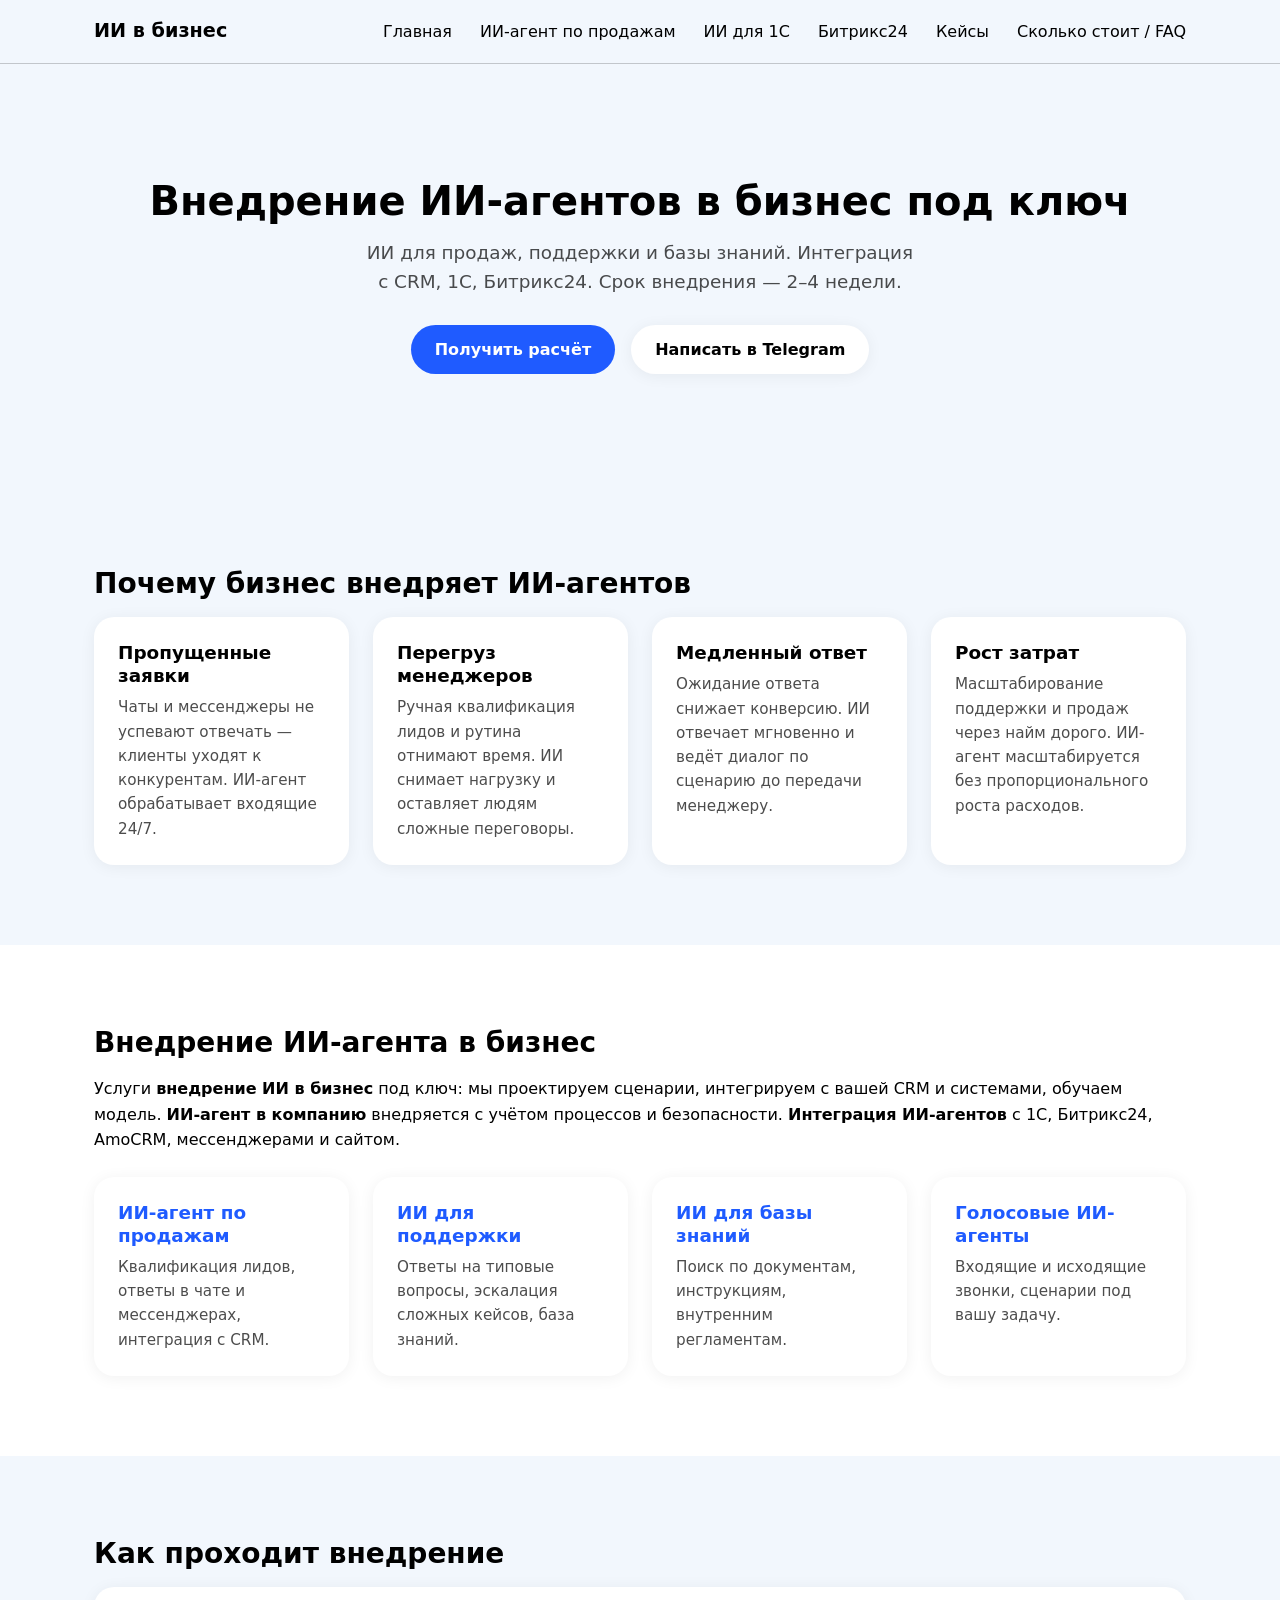
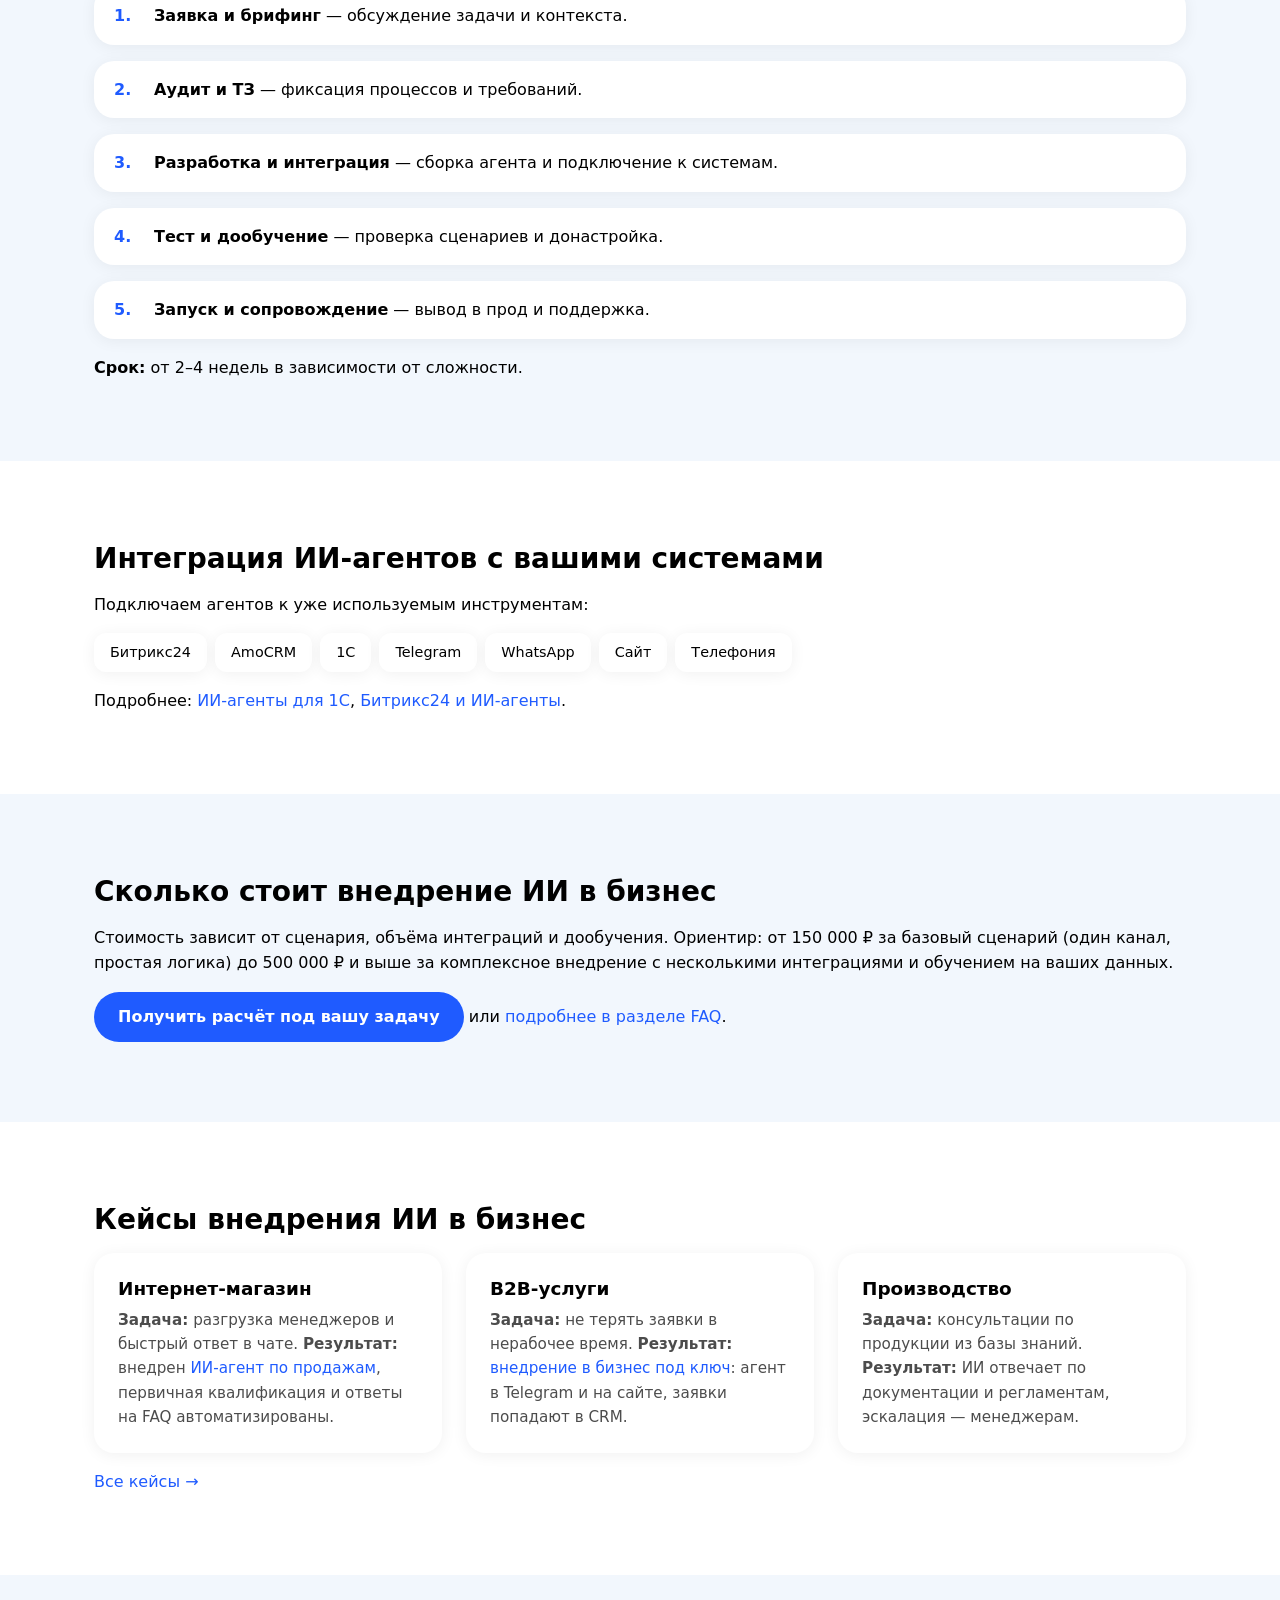
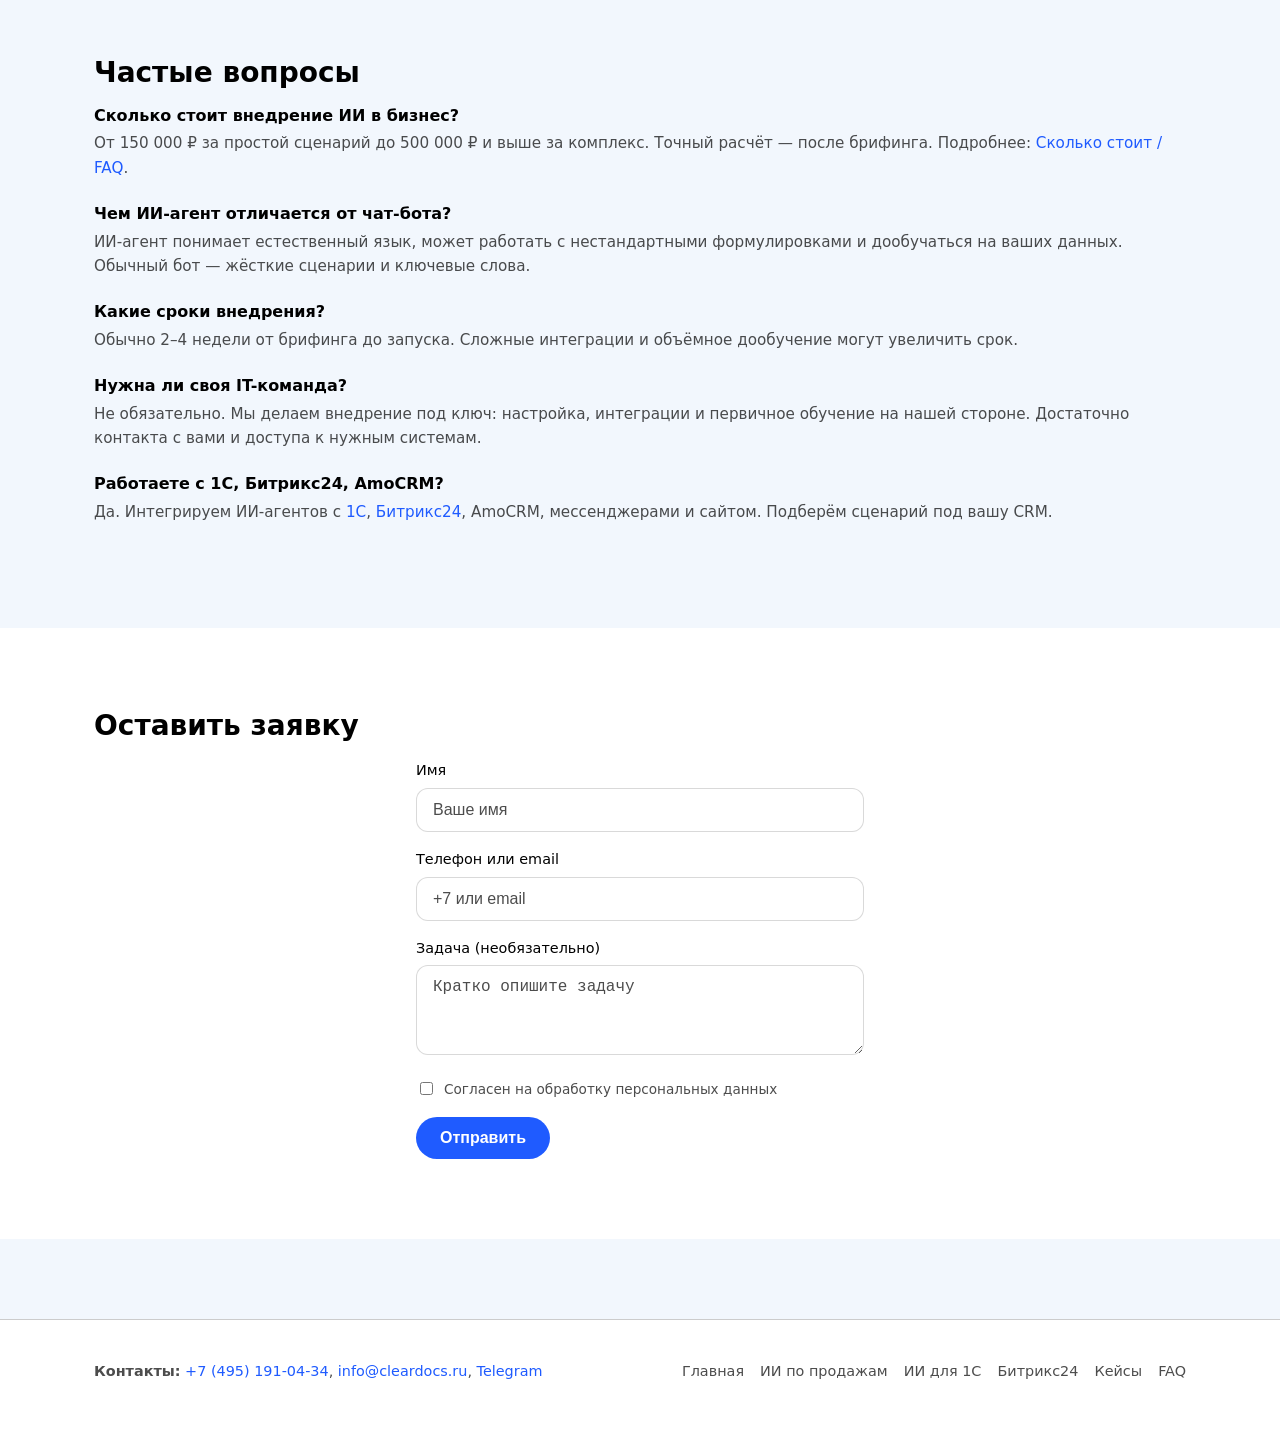
==== commit 8af5e57f: "Formspree: отправка форм на formspree.io/f/myknwpan Made-with: Cursor" ====
--- a/index.html
+++ b/index.html
@@ -22,6 +22,7 @@
       </nav>
     </div>
   </header>
+
   <main>
     <section class="hero section">
       <div class="container">
@@ -33,6 +34,7 @@
         </div>
       </div>
     </section>
+
     <section class="section">
       <div class="container">
         <h2>Почему бизнес внедряет ИИ-агентов</h2>
@@ -56,6 +58,7 @@
         </div>
       </div>
     </section>
+
     <section class="section section-alt">
       <div class="container">
         <h2>Внедрение ИИ-агента в бизнес</h2>
@@ -80,6 +83,7 @@
         </div>
       </div>
     </section>
+
     <section class="section">
       <div class="container">
         <h2>Как проходит внедрение</h2>
@@ -93,6 +97,7 @@
         <p><strong>Срок:</strong> от 2–4 недель в зависимости от сложности.</p>
       </div>
     </section>
+
     <section class="section section-alt">
       <div class="container">
         <h2>Интеграция ИИ-агентов с вашими системами</h2>
@@ -109,6 +114,7 @@
         <p style="margin-top: 1rem;">Подробнее: <a href="1c.html">ИИ-агенты для 1С</a>, <a href="bitrix24.html">Битрикс24 и ИИ-агенты</a>.</p>
       </div>
     </section>
+
     <section class="section">
       <div class="container">
         <h2>Сколько стоит внедрение ИИ в бизнес</h2>
@@ -116,6 +122,7 @@
         <p><a href="#form" class="btn btn-primary">Получить расчёт под вашу задачу</a> или <a href="faq.html">подробнее в разделе FAQ</a>.</p>
       </div>
     </section>
+
     <section class="section section-alt">
       <div class="container">
         <h2>Кейсы внедрения ИИ в бизнес</h2>
@@ -136,6 +143,7 @@
         <p style="margin-top: 1rem;"><a href="cases.html">Все кейсы →</a></p>
       </div>
     </section>
+
     <section class="section">
       <div class="container">
         <h2>Частые вопросы</h2>
@@ -161,10 +169,11 @@
         </div>
       </div>
     </section>
+
     <section class="section section-alt" id="form">
       <div class="container">
         <h2>Оставить заявку</h2>
-        <form class="form-section" action="#" method="post" id="request-form">
+        <form class="form-section" action="https://formspree.io/f/myknwpan" method="post" id="request-form">
           <div class="form-group">
             <label for="name">Имя</label>
             <input type="text" id="name" name="name" required placeholder="Ваше имя">
@@ -186,11 +195,11 @@
       </div>
     </section>
   </main>
+
   <footer class="footer">
     <div class="container">
       <div>
         <p><strong>Контакты:</strong> <a href="tel:+74951910434">+7 (495) 191-04-34</a>, <a href="mailto:info@cleardocs.ru">info@cleardocs.ru</a>, <a href="https://t.me/antonbutov" target="_blank" rel="noopener">Telegram</a></p>
-        <p><a href="#">Политика конфиденциальности</a></p>
       </div>
       <nav class="footer-nav">
         <a href="index.html">Главная</a>
@@ -202,6 +211,7 @@
       </nav>
     </div>
   </footer>
+
   <script src="js/main.js"></script>
 </body>
-</html>+</html>
--- a/css/style.css
+++ b/css/style.css
@@ -20,6 +20,7 @@
   --shadow-soft: 0 2px 16px rgba(0, 0, 0, 0.06);
 }
 
+/* === Шрифт Tilda Sans (аналог) === */
 @font-face {
   font-family: 'Tilda Sans';
   src: local('Segoe UI'), local('-apple-system-blinkmacsystemfont');
@@ -27,9 +28,19 @@
   font-display: swap;
 }
 
+/* === Сброс === */
 *, *::before, *::after { box-sizing: border-box; }
 html { scroll-behavior: smooth; }
-body { margin: 0; font-family: var(--font-sans); font-size: 16px; line-height: 1.6; color: var(--color-text); background: var(--color-bg); }
+body {
+  margin: 0;
+  font-family: var(--font-sans);
+  font-size: 16px;
+  line-height: 1.6;
+  color: var(--color-text);
+  background: var(--color-bg);
+}
+
+/* === Типографика === */
 h1, h2, h3 { margin-top: 0; line-height: 1.25; color: var(--color-text); }
 h1 { font-size: clamp(1.75rem, 4vw, 2.5rem); margin-bottom: 0.75rem; font-weight: 700; }
 h2 { font-size: clamp(1.35rem, 3vw, 1.75rem); margin-bottom: 1rem; font-weight: 700; }
@@ -38,56 +49,194 @@
 p:last-child { margin-bottom: 0; }
 a { color: var(--color-accent); text-decoration: none; }
 a:hover { color: var(--color-accent-hover); text-decoration: underline; }
+
+/* === Секции и контейнер === */
 .section { padding: var(--space-section) 0; }
 .section-alt { background: var(--color-surface); padding: var(--space-section) 0; }
-.container { max-width: var(--container-max); margin: 0 auto; padding: 0 1.5rem; }
-.btn { display: inline-block; padding: 0.75rem 1.5rem; font-size: 1rem; font-weight: 600; border: none; border-radius: var(--radius-btn); cursor: pointer; transition: background 0.2s, color 0.2s, opacity 0.2s; }
-.btn-primary { background: var(--color-cta); color: #fff; }
-.btn-primary:hover { background: var(--color-cta-hover); color: #fff; text-decoration: none; opacity: 0.95; }
-.btn-secondary { background: var(--color-surface); color: var(--color-text); border: none; box-shadow: var(--shadow-soft); }
-.btn-secondary:hover { background: var(--color-surface-alt); color: var(--color-text); text-decoration: none; }
-.header { background: var(--color-bg); border-bottom: var(--header-border); position: sticky; top: 0; z-index: 100; }
-.header .container { display: flex; align-items: center; justify-content: space-between; padding-top: 1rem; padding-bottom: 1rem; }
+.container {
+  max-width: var(--container-max);
+  margin: 0 auto;
+  padding: 0 1.5rem;
+}
+
+/* === Кнопки (как cleardocs: скругление 30–32px) === */
+.btn {
+  display: inline-block;
+  padding: 0.75rem 1.5rem;
+  font-size: 1rem;
+  font-weight: 600;
+  border: none;
+  border-radius: var(--radius-btn);
+  cursor: pointer;
+  transition: background 0.2s, color 0.2s, opacity 0.2s;
+}
+.btn-primary {
+  background: var(--color-cta);
+  color: #fff;
+}
+.btn-primary:hover {
+  background: var(--color-cta-hover);
+  color: #fff;
+  text-decoration: none;
+  opacity: 0.95;
+}
+.btn-secondary {
+  background: var(--color-surface);
+  color: var(--color-text);
+  border: none;
+  box-shadow: var(--shadow-soft);
+}
+.btn-secondary:hover {
+  background: var(--color-surface-alt);
+  color: var(--color-text);
+  text-decoration: none;
+}
+
+/* === Шапка (как cleardocs: светлая, border-bottom) === */
+.header {
+  background: var(--color-bg);
+  border-bottom: var(--header-border);
+  position: sticky;
+  top: 0;
+  z-index: 100;
+}
+.header .container {
+  display: flex;
+  align-items: center;
+  justify-content: space-between;
+  padding-top: 1rem;
+  padding-bottom: 1rem;
+}
 .logo { font-weight: 700; font-size: 1.2rem; color: var(--color-text); }
 .logo:hover { text-decoration: none; color: var(--color-accent); }
 .nav { display: flex; flex-wrap: wrap; gap: 0.5rem 1.75rem; align-items: center; }
 .nav a { color: var(--color-text); }
 .nav a:hover { color: var(--color-accent); }
-.hero { padding: var(--space-section-lg) 0; text-align: center; background: var(--color-bg); }
+
+/* === Hero (светлый фон, центр) === */
+.hero {
+  padding: var(--space-section-lg) 0;
+  text-align: center;
+  background: var(--color-bg);
+}
 .hero h1 { margin-bottom: 0.75rem; }
-.hero .lead { font-size: 1.15rem; color: var(--color-text-muted); max-width: 48ch; margin: 0 auto 1.75rem; line-height: 1.6; }
+.hero .lead {
+  font-size: 1.15rem;
+  color: var(--color-text-muted);
+  max-width: 48ch;
+  margin: 0 auto 1.75rem;
+  line-height: 1.6;
+}
 .hero-actions { display: flex; flex-wrap: wrap; gap: 1rem; justify-content: center; }
+
+/* === Карточки (белые, скругление, лёгкая тень) === */
 .cards { display: grid; gap: 1.5rem; }
-@media (min-width: 640px) { .cards-2 { grid-template-columns: repeat(2, 1fr); } .cards-3 { grid-template-columns: repeat(3, 1fr); } .cards-4 { grid-template-columns: repeat(2, 1fr); } }
-@media (min-width: 900px) { .cards-4 { grid-template-columns: repeat(4, 1fr); } }
-.card { background: var(--color-surface); border-radius: var(--radius-card); padding: 1.5rem; box-shadow: var(--shadow-soft); border: none; }
+@media (min-width: 640px) {
+  .cards-2 { grid-template-columns: repeat(2, 1fr); }
+  .cards-3 { grid-template-columns: repeat(3, 1fr); }
+  .cards-4 { grid-template-columns: repeat(2, 1fr); }
+}
+@media (min-width: 900px) {
+  .cards-4 { grid-template-columns: repeat(4, 1fr); }
+}
+.card {
+  background: var(--color-surface);
+  border-radius: var(--radius-card);
+  padding: 1.5rem;
+  box-shadow: var(--shadow-soft);
+  border: none;
+}
 .card h3 { margin-top: 0; color: var(--color-text); }
 .card p { font-size: 0.95rem; color: var(--color-text-muted); }
+
+/* === Список этапов === */
 .steps { list-style: none; padding: 0; margin: 0; }
-.steps li { display: flex; gap: 1rem; margin-bottom: 1rem; padding: 1rem 1.25rem; background: var(--color-surface); border-radius: var(--radius-card); box-shadow: var(--shadow-soft); }
+.steps li {
+  display: flex;
+  gap: 1rem;
+  margin-bottom: 1rem;
+  padding: 1rem 1.25rem;
+  background: var(--color-surface);
+  border-radius: var(--radius-card);
+  box-shadow: var(--shadow-soft);
+}
 .steps .num { font-weight: 700; color: var(--color-accent); min-width: 1.5rem; }
 .steps .title { font-weight: 600; color: var(--color-text); }
+
+/* === Интеграции (теги) === */
 .integrations { display: flex; flex-wrap: wrap; gap: 0.5rem; }
-.integrations a { display: inline-block; padding: 0.5rem 1rem; background: var(--color-surface); border-radius: var(--radius-input); font-size: 0.9rem; color: var(--color-text); box-shadow: var(--shadow-soft); }
+.integrations a {
+  display: inline-block;
+  padding: 0.5rem 1rem;
+  background: var(--color-surface);
+  border-radius: var(--radius-input);
+  font-size: 0.9rem;
+  color: var(--color-text);
+  box-shadow: var(--shadow-soft);
+}
 .integrations a:hover { background: var(--color-surface-alt); color: var(--color-accent); text-decoration: none; }
+
+/* === FAQ === */
 .faq-item { margin-bottom: 1.5rem; }
 .faq-item h3 { font-size: 1rem; margin-bottom: 0.35rem; color: var(--color-text); }
 .faq-item p { font-size: 0.95rem; color: var(--color-text-muted); }
+
+/* === Форма (светлые инпуты) === */
 .form-section { max-width: 28rem; margin: 0 auto; }
 .form-group { margin-bottom: 1rem; }
 .form-group label { display: block; margin-bottom: 0.35rem; font-size: 0.9rem; color: var(--color-text); }
-.form-group input, .form-group textarea { width: 100%; padding: 0.75rem 1rem; font-size: 1rem; border: 1px solid rgba(0, 0, 0, 0.15); border-radius: var(--radius-input); background: var(--color-surface); color: var(--color-text); }
+.form-group input,
+.form-group textarea {
+  width: 100%;
+  padding: 0.75rem 1rem;
+  font-size: 1rem;
+  border: 1px solid rgba(0, 0, 0, 0.15);
+  border-radius: var(--radius-input);
+  background: var(--color-surface);
+  color: var(--color-text);
+}
 .form-group textarea { min-height: 90px; resize: vertical; }
-.form-group input::placeholder, .form-group textarea::placeholder { color: var(--color-text-muted); }
+.form-group input::placeholder,
+.form-group textarea::placeholder { color: var(--color-text-muted); }
 .form-checkbox { display: flex; align-items: flex-start; gap: 0.5rem; margin-bottom: 1rem; }
 .form-checkbox input { width: auto; margin-top: 0.2rem; }
 .form-checkbox label { font-size: 0.85rem; color: var(--color-text-muted); }
-.footer { background: var(--color-surface); padding: 2.5rem 0; margin-top: var(--space-section); border-top: var(--header-border); }
-.footer .container { display: grid; gap: 1.5rem; }
-@media (min-width: 640px) { .footer .container { grid-template-columns: 1fr auto; align-items: start; } }
+
+/* === Подвал (как cleardocs: светлый) === */
+.footer {
+  background: var(--color-surface);
+  padding: 2.5rem 0;
+  margin-top: var(--space-section);
+  border-top: var(--header-border);
+}
+.footer .container {
+  display: grid;
+  gap: 1.5rem;
+}
+@media (min-width: 640px) {
+  .footer .container { grid-template-columns: 1fr auto; align-items: start; }
+}
 .footer-nav { display: flex; flex-wrap: wrap; gap: 0.5rem 1rem; }
 .footer-nav a { color: var(--color-text-muted); font-size: 0.9rem; }
 .footer-nav a:hover { color: var(--color-accent); }
 .footer p { font-size: 0.9rem; color: var(--color-text-muted); margin: 0 0 0.5rem; }
-.burger { display: none; background: none; border: none; color: var(--color-text); font-size: 1.5rem; cursor: pointer; padding: 0.25rem; }
-@media (max-width: 767px) { .burger { display: block; } .nav { display: none; } .nav.is-open { display: flex; flex-direction: column; width: 100%; } .header .container { flex-wrap: wrap; } .header .container .nav { order: 3; width: 100%; } .header { background: var(--color-bg); } .cards-2, .cards-3, .cards-4 { grid-template-columns: 1fr; } }
+
+/* === Бургер === */
+.burger {
+  display: none;
+  background: none;
+  border: none;
+  color: var(--color-text);
+  font-size: 1.5rem;
+  cursor: pointer;
+  padding: 0.25rem;
+}
+@media (max-width: 767px) {
+  .burger { display: block; }
+  .nav { display: none; }
+  .nav.is-open { display: flex; flex-direction: column; width: 100%; }
+  .header .container { flex-wrap: wrap; }
+  .header .container .nav { order: 3; width: 100%; }
+  .header { background: var(--color-bg); }
+  .cards-2, .cards-3, .cards-4 { grid-template-columns: 1fr; }
+}
